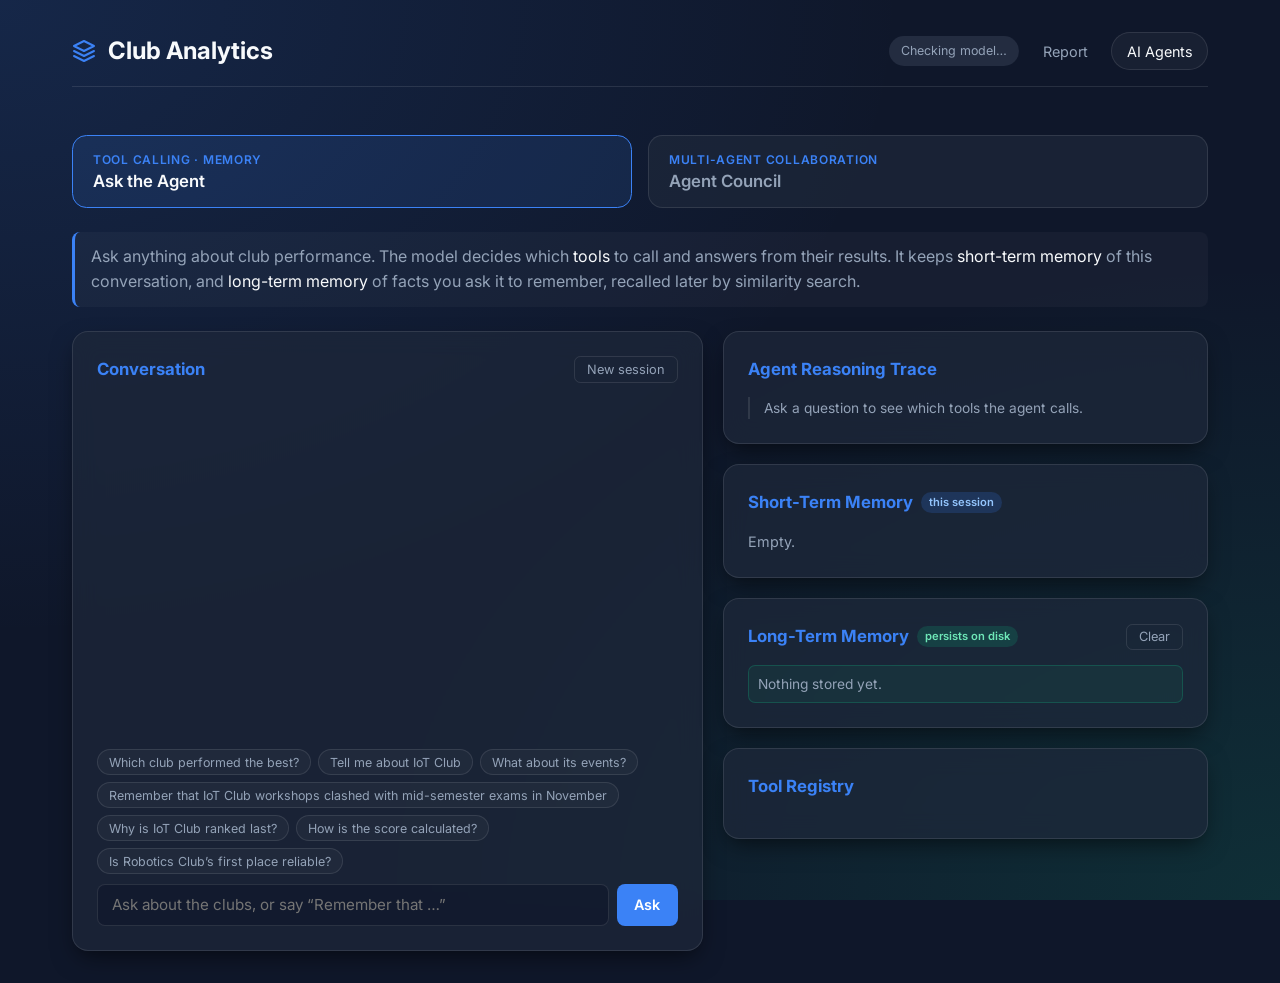
==== static/agents.html @ 5e83ad91 "Smart Event Analytics Agent with AI agent extensions Base project: a 7-tool agent pipeline that rank" ====
<!DOCTYPE html>
<html lang="en">
<head>
    <meta charset="UTF-8">
    <meta name="viewport" content="width=device-width, initial-scale=1.0">
    <title>Club Analytics — AI Agents</title>
    <link rel="stylesheet" href="style.css">
    <link rel="stylesheet" href="agents.css">
    <link href="https://fonts.googleapis.com/css2?family=Inter:wght@300;400;500;600;700&display=swap" rel="stylesheet">
</head>
<body>
    <div class="app-container">
        <header>
            <div class="logo">
                <svg width="24" height="24" viewBox="0 0 24 24" fill="none" xmlns="http://www.w3.org/2000/svg">
                    <path d="M12 2L2 7l10 5 10-5-10-5zM2 17l10 5 10-5M2 12l10 5 10-5" stroke="currentColor" stroke-width="2" stroke-linecap="round" stroke-linejoin="round"/>
                </svg>
                <h1>Club Analytics</h1>
            </div>
            <nav class="top-nav">
                <span id="llm-badge" class="llm-badge">Checking model…</span>
                <a href="index.html">Report</a>
                <a href="agents.html" class="active">AI Agents</a>
            </nav>
        </header>

        <div class="tabs">
            <button class="tab active" data-tab="assistant">
                <span class="tab-kicker">Tool calling · Memory</span>
                <span class="tab-title">Ask the Agent</span>
            </button>
            <button class="tab" data-tab="council">
                <span class="tab-kicker">Multi-agent collaboration</span>
                <span class="tab-title">Agent Council</span>
            </button>
        </div>

        <!-- ============================ ASK THE AGENT ============================ -->
        <section id="assistant" class="tab-panel active">
            <p class="concept">Ask anything about club performance. The model decides which <em>tools</em> to call and
                answers from their results. It keeps <em>short-term memory</em> of this conversation, and
                <em>long-term memory</em> of facts you ask it to remember, recalled later by similarity search.</p>

            <div class="chat-grid">
                <div class="card chat-card">
                    <div class="card-head">
                        <h3>Conversation</h3>
                        <button class="btn-ghost" id="new-session">New session</button>
                    </div>
                    <div id="chat" class="chat"></div>
                    <div class="chips" id="chips"></div>
                    <form id="ask-form" class="ask-form">
                        <input id="question" autocomplete="off" placeholder="Ask about the clubs, or say “Remember that …”">
                        <button class="btn-primary small" type="submit" id="ask-btn">Ask</button>
                    </form>
                </div>

                <div class="side-col">
                    <div class="card">
                        <h3>Agent Reasoning Trace</h3>
                        <ol id="trace" class="trace"><li class="muted">Ask a question to see which tools the agent calls.</li></ol>
                    </div>
                    <div class="card">
                        <h3>Short-Term Memory <span class="tag">this session</span></h3>
                        <div id="stm" class="muted">Empty.</div>
                    </div>
                    <div class="card">
                        <div class="card-head">
                            <h3>Long-Term Memory <span class="tag green">persists on disk</span></h3>
                            <button class="btn-ghost" id="clear-ltm">Clear</button>
                        </div>
                        <ul id="ltm" class="ltm"><li class="muted">Nothing stored yet.</li></ul>
                    </div>
                    <div class="card">
                        <h3>Tool Registry</h3>
                        <ul id="tools" class="tools"></ul>
                    </div>
                </div>
            </div>
        </section>

        <!-- ============================ AGENT COUNCIL ============================ -->
        <section id="council" class="tab-panel">
            <p class="concept">A team of <em>role-based agents</em>, each with its own goal and tools, produces the report
                together. They talk through <em>FIPA-ACL messages</em> (request, inform, propose, accept/reject). The
                Gemini-powered Auditor stress-tests the Analyst's ranking, and a <em>human approves</em> before
                anything is published.</p>

            <div class="card">
                <div class="card-head">
                    <h3>The Team</h3>
                    <button class="btn-primary small" id="run-council">▶ Run Agent Council</button>
                </div>
                <div id="agents" class="agents"></div>
            </div>

            <div class="council-grid">
                <div class="card">
                    <h3>Message Bus <span class="tag">FIPA-ACL · live</span></h3>
                    <div id="messages" class="messages"><p class="muted">Press “Run Agent Council” to start.</p></div>
                </div>
                <div class="side-col">
                    <div class="card hidden" id="approval-card">
                        <h3>Human-in-the-Loop Approval</h3>
                        <p class="muted">The Coordinator is asking the Faculty Coordinator to approve publishing the report.</p>
                        <div class="approval-actions">
                            <button class="btn-primary small approve" id="approve">Approve &amp; Publish</button>
                            <button class="btn-secondary small" id="reject">Reject</button>
                        </div>
                        <div id="approval-status" class="status-pill hidden"></div>
                    </div>
                    <div class="card hidden" id="findings-card">
                        <h3>Auditor Findings</h3>
                        <ul id="findings" class="findings"></ul>
                    </div>
                </div>
            </div>

            <div class="card hidden" id="report-card">
                <h3>Draft Report (written by WriterAgent)</h3>
                <div id="report" class="report"></div>
            </div>
        </section>
    </div>
    <script src="agents.js"></script>
</body>
</html>
---- static/style.css ----
:root {
    --bg-color: #0f172a;
    --card-bg: rgba(30, 41, 59, 0.7);
    --card-border: rgba(255, 255, 255, 0.1);
    --text-main: #f8fafc;
    --text-muted: #94a3b8;
    --primary: #3b82f6;
    --primary-hover: #2563eb;
    --accent: #10b981;
    --danger: #ef4444;
}

* {
    box-sizing: border-box;
    margin: 0;
    padding: 0;
}

body {
    font-family: 'Inter', sans-serif;
    background-color: var(--bg-color);
    background-image: 
        radial-gradient(at 0% 0%, rgba(59, 130, 246, 0.15) 0px, transparent 50%),
        radial-gradient(at 100% 100%, rgba(16, 185, 129, 0.15) 0px, transparent 50%);
    background-attachment: fixed;
    color: var(--text-main);
    line-height: 1.6;
    min-height: 100vh;
}

.app-container {
    max-width: 1200px;
    margin: 0 auto;
    padding: 2rem;
}

header {
    display: flex;
    justify-content: space-between;
    align-items: center;
    margin-bottom: 3rem;
    padding-bottom: 1rem;
    border-bottom: 1px solid var(--card-border);
}

.logo {
    display: flex;
    align-items: center;
    gap: 0.75rem;
    color: var(--primary);
}

.logo h1 {
    font-size: 1.5rem;
    font-weight: 700;
    color: var(--text-main);
}

.card {
    background: var(--card-bg);
    backdrop-filter: blur(12px);
    -webkit-backdrop-filter: blur(12px);
    border: 1px solid var(--card-border);
    border-radius: 1rem;
    padding: 2rem;
    box-shadow: 0 10px 25px -5px rgba(0, 0, 0, 0.5), 0 8px 10px -6px rgba(0, 0, 0, 0.1);
    transition: transform 0.2s ease, box-shadow 0.2s ease;
}

.card:hover {
    box-shadow: 0 20px 25px -5px rgba(0, 0, 0, 0.5), 0 10px 10px -5px rgba(0, 0, 0, 0.1);
}

.card h2 {
    font-size: 1.75rem;
    margin-bottom: 0.5rem;
}

.card h3 {
    font-size: 1.25rem;
    margin-bottom: 1.5rem;
    color: var(--primary);
}

.card p {
    color: var(--text-muted);
    margin-bottom: 2rem;
}

.hidden {
    display: none !important;
}

/* Upload Section */
.file-inputs {
    display: grid;
    grid-template-columns: repeat(auto-fit, minmax(250px, 1fr));
    gap: 1.5rem;
    margin-bottom: 2rem;
}

.file-drop-area {
    position: relative;
    display: flex;
    flex-direction: column;
    align-items: center;
    justify-content: center;
    padding: 1.5rem;
    border: 2px dashed var(--card-border);
    border-radius: 0.75rem;
    background: rgba(255, 255, 255, 0.02);
    transition: all 0.2s ease;
    cursor: pointer;
}

.file-drop-area:hover, .file-drop-area:focus-within {
    border-color: var(--primary);
    background: rgba(59, 130, 246, 0.05);
}

.file-label {
    margin-bottom: 0.5rem;
    font-weight: 500;
    text-align: center;
}

input[type="file"] {
    font-size: 0.875rem;
    color: var(--text-muted);
    width: 100%;
}

input[type="file"]::file-selector-button {
    background: var(--primary);
    color: white;
    border: none;
    padding: 0.5rem 1rem;
    border-radius: 0.25rem;
    cursor: pointer;
    margin-right: 1rem;
    transition: background 0.2s;
}

input[type="file"]::file-selector-button:hover {
    background: var(--primary-hover);
}

.btn-primary, .btn-secondary {
    display: inline-flex;
    align-items: center;
    justify-content: center;
    padding: 0.75rem 1.5rem;
    font-size: 1rem;
    font-weight: 600;
    border-radius: 0.5rem;
    border: none;
    cursor: pointer;
    transition: all 0.2s;
    font-family: inherit;
}

.btn-primary {
    background-color: var(--primary);
    color: white;
    width: 100%;
}

.btn-primary:hover {
    background-color: var(--primary-hover);
    transform: translateY(-2px);
}

.btn-secondary {
    background-color: transparent;
    border: 1px solid var(--card-border);
    color: var(--text-main);
}

.btn-secondary:hover {
    background-color: rgba(255, 255, 255, 0.05);
}

/* Spinner */
.spinner {
    display: none;
    width: 20px;
    height: 20px;
    border: 3px solid rgba(255,255,255,0.3);
    border-radius: 50%;
    border-top-color: white;
    animation: spin 1s ease-in-out infinite;
    margin-left: 10px;
}
@keyframes spin { to { transform: rotate(360deg); } }

/* Results Section */
.results-header {
    display: flex;
    justify-content: space-between;
    align-items: center;
    margin-bottom: 2rem;
}

.dashboard-grid {
    display: grid;
    grid-template-columns: 1fr 1fr;
    gap: 2rem;
}

.col-span-2 {
    grid-column: span 2;
}

@media (max-width: 768px) {
    .dashboard-grid {
        grid-template-columns: 1fr;
    }
    .col-span-2 {
        grid-column: span 1;
    }
}

/* Table */
.table-responsive {
    overflow-x: auto;
}

table {
    width: 100%;
    border-collapse: collapse;
    text-align: left;
}

th, td {
    padding: 1rem;
    border-bottom: 1px solid var(--card-border);
}

th {
    color: var(--text-muted);
    font-weight: 600;
    text-transform: uppercase;
    font-size: 0.875rem;
    letter-spacing: 0.05em;
}

tr:last-child td {
    border-bottom: none;
}

tr:hover td {
    background: rgba(255, 255, 255, 0.02);
}

.rank-badge {
    background: var(--primary);
    color: white;
    width: 28px;
    height: 28px;
    display: inline-flex;
    align-items: center;
    justify-content: center;
    border-radius: 50%;
    font-weight: 700;
    font-size: 0.875rem;
}

.score-cell {
    font-weight: 700;
    color: var(--accent);
}

/* Explanations & Notes */
.explanation-item {
    margin-bottom: 1.5rem;
    padding-bottom: 1.5rem;
    border-bottom: 1px solid var(--card-border);
}
.explanation-item:last-child {
    margin-bottom: 0;
    padding-bottom: 0;
    border-bottom: none;
}
.explanation-item h4 {
    display: flex;
    align-items: center;
    gap: 0.5rem;
    margin-bottom: 0.5rem;
}

.alert-box {
    border-left: 4px solid var(--danger);
}
.alert-box ul {
    list-style-type: none;
}
.alert-box li {
    margin-bottom: 0.75rem;
    color: var(--text-muted);
    display: flex;
    align-items: flex-start;
    gap: 0.5rem;
}
.alert-box li::before {
    content: "•";
    color: var(--danger);
    font-weight: bold;
}
---- static/agents.css ----
/* Styles for the AI Agents page — builds on style.css tokens */

.top-nav { display: flex; gap: 0.5rem; }
.top-nav a {
    color: var(--text-muted);
    text-decoration: none;
    padding: 0.4rem 0.9rem;
    border-radius: 999px;
    border: 1px solid transparent;
    font-size: 0.9rem;
}
.top-nav a:hover { color: var(--text-main); }
.top-nav a.active { color: var(--text-main); border-color: var(--card-border); background: rgba(255,255,255,0.04); }

.tabs { display: grid; grid-template-columns: 1fr 1fr; gap: 1rem; margin-bottom: 1.5rem; }
.tab {
    text-align: left;
    background: var(--card-bg);
    border: 1px solid var(--card-border);
    border-radius: 0.9rem;
    padding: 1rem 1.25rem;
    color: var(--text-muted);
    cursor: pointer;
    font-family: inherit;
    display: flex; flex-direction: column; gap: 0.2rem;
    transition: all 0.2s;
}
.tab:hover { border-color: rgba(59,130,246,0.5); }
.tab.active { border-color: var(--primary); background: rgba(59,130,246,0.12); color: var(--text-main); }
.tab-kicker { font-size: 0.75rem; text-transform: uppercase; letter-spacing: 0.06em; color: var(--primary); font-weight: 600; }
.tab-title { font-size: 1.05rem; font-weight: 600; }

.tab-panel { display: none; }
.tab-panel.active { display: block; animation: fade 0.25s ease; }
@keyframes fade { from { opacity: 0; transform: translateY(4px); } to { opacity: 1; transform: none; } }

.concept {
    color: var(--text-muted);
    background: rgba(255,255,255,0.03);
    border-left: 3px solid var(--primary);
    padding: 0.75rem 1rem;
    border-radius: 0.5rem;
    margin-bottom: 1.5rem;
}
.concept strong, .concept em { color: var(--text-main); font-style: normal; }

.card { padding: 1.5rem; }
.card h3 { display: flex; align-items: center; gap: 0.5rem; font-size: 1.05rem; margin-bottom: 0.9rem; }
.card-head { display: flex; justify-content: space-between; align-items: center; margin-bottom: 0.9rem; }
.card-head h3 { margin-bottom: 0; }
.muted { color: var(--text-muted); font-size: 0.9rem; }
.tag { font-size: 0.7rem; font-weight: 600; padding: 0.1rem 0.5rem; border-radius: 999px; background: rgba(59,130,246,0.18); color: #93c5fd; }
.tag.green { background: rgba(16,185,129,0.18); color: #6ee7b7; }

.btn-primary.small, .btn-secondary.small { width: auto; padding: 0.55rem 1.1rem; font-size: 0.9rem; }
.btn-ghost {
    background: none; border: 1px solid var(--card-border); color: var(--text-muted);
    padding: 0.3rem 0.75rem; border-radius: 0.4rem; cursor: pointer; font-family: inherit; font-size: 0.8rem;
}
.btn-ghost:hover { color: var(--text-main); }

/* ---------- Ask the Agent ---------- */
.chat-grid { display: grid; grid-template-columns: 1.3fr 1fr; gap: 1.25rem; align-items: start; }
.side-col { display: flex; flex-direction: column; gap: 1.25rem; }
.chat-card { display: flex; flex-direction: column; min-height: 620px; position: sticky; top: 1rem; }
.chat { flex: 1; overflow-y: auto; display: flex; flex-direction: column; gap: 0.75rem; max-height: 470px; padding-right: 0.25rem; }
.bubble { max-width: 85%; padding: 0.7rem 0.95rem; border-radius: 0.9rem; font-size: 0.93rem; line-height: 1.5; }
.bubble.user { align-self: flex-end; background: var(--primary); color: white; border-bottom-right-radius: 0.25rem; }
.bubble.agent { align-self: flex-start; background: rgba(255,255,255,0.06); border: 1px solid var(--card-border); border-bottom-left-radius: 0.25rem; }
.bubble .tool-used { display: block; font-size: 0.72rem; color: #6ee7b7; margin-bottom: 0.3rem; font-family: ui-monospace, Consolas, monospace; }
.chips { display: flex; flex-wrap: wrap; gap: 0.4rem; margin: 0.9rem 0 0.6rem; }
.chip {
    font-size: 0.78rem; padding: 0.3rem 0.7rem; border-radius: 999px; cursor: pointer;
    border: 1px solid var(--card-border); background: rgba(255,255,255,0.03); color: var(--text-muted); font-family: inherit;
}
.chip:hover { color: var(--text-main); border-color: var(--primary); }
.ask-form { display: flex; gap: 0.5rem; }
.ask-form input {
    flex: 1; padding: 0.65rem 0.9rem; border-radius: 0.5rem; border: 1px solid var(--card-border);
    background: rgba(15,23,42,0.6); color: var(--text-main); font-family: inherit; font-size: 0.95rem;
}
.ask-form input:focus { outline: none; border-color: var(--primary); }

.trace { list-style: none; display: flex; flex-direction: column; gap: 0.55rem; }
.trace li { font-size: 0.86rem; padding-left: 0.9rem; border-left: 2px solid var(--card-border); }
.trace .step { font-weight: 600; color: var(--text-main); display: block; }
.trace .step.memory { color: #c4b5fd; }
.trace .step.call { color: #fbbf24; }
.trace .step.obs { color: #6ee7b7; }
.trace .detail { color: var(--text-muted); }
pre.json {
    margin-top: 0.35rem; font-size: 0.75rem; background: rgba(0,0,0,0.35); border-radius: 0.4rem;
    padding: 0.5rem 0.6rem; overflow-x: auto; max-height: 160px; color: #cbd5e1; white-space: pre-wrap; word-break: break-word;
}
.stm-focus { font-size: 0.9rem; margin-bottom: 0.5rem; }
.stm-turn { font-size: 0.8rem; color: var(--text-muted); padding: 0.25rem 0; border-bottom: 1px dashed var(--card-border); }
.ltm, .tools, .findings { list-style: none; display: flex; flex-direction: column; gap: 0.45rem; }
.ltm li { font-size: 0.86rem; background: rgba(16,185,129,0.08); border: 1px solid rgba(16,185,129,0.25); padding: 0.45rem 0.6rem; border-radius: 0.45rem; }
.ltm li small { display: block; color: var(--text-muted); font-size: 0.72rem; }
.ltm li.recalled { box-shadow: 0 0 0 2px #10b981; }
.tools li { font-size: 0.82rem; color: var(--text-muted); }
.tools code { color: #fbbf24; font-size: 0.8rem; }
.tools li.active code { background: rgba(251,191,36,0.15); padding: 0 0.3rem; border-radius: 0.25rem; }

/* ---------- Agent Council ---------- */
.agents { display: grid; grid-template-columns: repeat(6, 1fr); gap: 0.75rem; }
.agent {
    border: 1px solid var(--card-border); border-radius: 0.75rem; padding: 0.8rem; background: rgba(255,255,255,0.03);
    transition: all 0.25s;
}
.agent.speaking { border-color: var(--agent-color); box-shadow: 0 0 0 2px var(--agent-color); transform: translateY(-3px); }
.agent .avatar {
    width: 34px; height: 34px; border-radius: 50%; display: grid; place-items: center; font-weight: 700;
    background: var(--agent-color); color: #0f172a; margin-bottom: 0.5rem; font-size: 0.85rem;
}
.agent .name { font-weight: 600; font-size: 0.9rem; }
.agent .role { font-size: 0.75rem; color: var(--text-muted); }
.agent .goal { font-size: 0.75rem; color: var(--text-muted); margin-top: 0.35rem; }
.agent .agent-tools { margin-top: 0.4rem; display: flex; flex-wrap: wrap; gap: 0.25rem; }
.agent .agent-tools span { font-size: 0.65rem; font-family: ui-monospace, Consolas, monospace; background: rgba(0,0,0,0.3); padding: 0.05rem 0.35rem; border-radius: 0.25rem; color: #cbd5e1; }

.council-grid { display: grid; grid-template-columns: 1.6fr 1fr; gap: 1.25rem; margin: 1.25rem 0; align-items: start; }
.messages { display: flex; flex-direction: column; gap: 0.6rem; max-height: 560px; overflow-y: auto; }
.msg { border-left: 3px solid var(--agent-color); background: rgba(255,255,255,0.03); padding: 0.55rem 0.8rem; border-radius: 0 0.5rem 0.5rem 0; animation: fade 0.3s ease; }
.msg-head { display: flex; align-items: center; gap: 0.45rem; font-size: 0.8rem; flex-wrap: wrap; }
.msg-head .from { font-weight: 600; color: var(--agent-color); }
.msg-head .to { color: var(--text-muted); }
.msg-head .time { margin-left: auto; color: var(--text-muted); font-size: 0.72rem; }
.perf { font-size: 0.68rem; font-weight: 700; padding: 0.05rem 0.45rem; border-radius: 0.3rem; text-transform: uppercase; letter-spacing: 0.03em; }
.perf.request { background: rgba(59,130,246,0.2); color: #93c5fd; }
.perf.inform { background: rgba(148,163,184,0.2); color: #e2e8f0; }
.perf.propose { background: rgba(251,191,36,0.2); color: #fcd34d; }
.perf.accept-proposal, .perf.agree { background: rgba(16,185,129,0.2); color: #6ee7b7; }
.perf.reject-proposal { background: rgba(239,68,68,0.2); color: #fca5a5; }
.perf.query-if { background: rgba(196,181,253,0.2); color: #ddd6fe; }
.msg-body { font-size: 0.88rem; margin-top: 0.25rem; }

.approval-actions { display: flex; gap: 0.6rem; margin-top: 0.9rem; }
.approve { background: var(--accent); }
.approve:hover { background: #059669; }
.status-pill { margin-top: 0.9rem; padding: 0.5rem 0.8rem; border-radius: 0.5rem; font-weight: 600; font-size: 0.9rem; }
.status-pill.published { background: rgba(16,185,129,0.15); color: #6ee7b7; }
.status-pill.rejected { background: rgba(239,68,68,0.15); color: #fca5a5; }
.findings li { font-size: 0.86rem; padding: 0.5rem 0.65rem; border-radius: 0.45rem; background: rgba(255,255,255,0.04); }
.findings li.sensitive { background: rgba(239,68,68,0.12); border: 1px solid rgba(239,68,68,0.3); }
.findings li.robust { background: rgba(16,185,129,0.1); border: 1px solid rgba(16,185,129,0.25); }

.report { font-size: 0.9rem; max-height: 520px; overflow-y: auto; }
.report h1 { font-size: 1.3rem; margin: 0.5rem 0; }
.report h2 { font-size: 1.05rem; margin: 1.1rem 0 0.5rem; color: var(--primary); }
.report p, .report li { color: #cbd5e1; margin-bottom: 0.4rem; }
.report ul { padding-left: 1.2rem; }
.report table { width: 100%; font-size: 0.85rem; margin: 0.5rem 0; }

@media (max-width: 900px) {
    .chat-grid, .council-grid, .tabs { grid-template-columns: 1fr; }
    .agents { grid-template-columns: repeat(2, 1fr); }
    .chat-card { position: static; }
    header { flex-direction: column; gap: 0.75rem; }
}

.llm-badge { font-size: 0.78rem; padding: 0.3rem 0.75rem; border-radius: 999px; align-self: center; background: rgba(148,163,184,0.15); color: var(--text-muted); }
.llm-badge.live { background: rgba(16,185,129,0.15); color: #6ee7b7; }
.llm-badge.offline { background: rgba(251,191,36,0.15); color: #fcd34d; }
.bubble.thinking { color: var(--text-muted); font-style: italic; }
.agent .brain { font-size: 0.68rem; margin-top: 0.4rem; color: #6ee7b7; }
.perf.failure { background: rgba(239,68,68,0.2); color: #fca5a5; }
.status-pill.expired { background: rgba(251,191,36,0.15); color: #fcd34d; }
.trace .step.fallback { color: #fcd34d; }
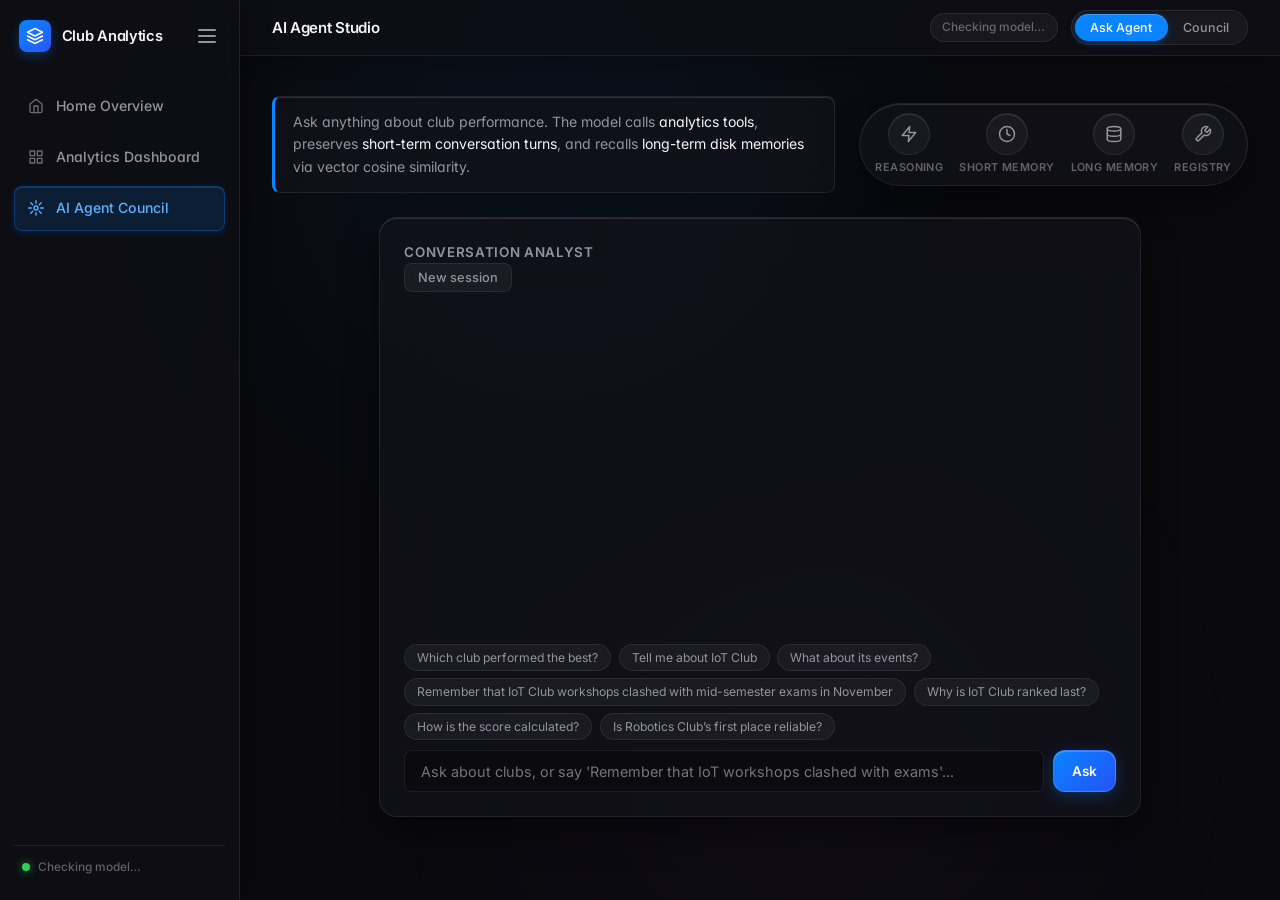
==== commit 97fa4ac0: "dev changes deploy ready" ====
--- a/static/agents.html
+++ b/static/agents.html
@@ -3,125 +3,234 @@
 <head>
     <meta charset="UTF-8">
     <meta name="viewport" content="width=device-width, initial-scale=1.0">
-    <title>Club Analytics — AI Agents</title>
+    <title>Club Analytics — AI Agents Studio</title>
     <link rel="stylesheet" href="style.css">
     <link rel="stylesheet" href="agents.css">
-    <link href="https://fonts.googleapis.com/css2?family=Inter:wght@300;400;500;600;700&display=swap" rel="stylesheet">
+    <link href="https://fonts.googleapis.com/css2?family=Inter:wght@300;400;500;600;700;800&display=swap" rel="stylesheet">
 </head>
 <body>
-    <div class="app-container">
-        <header>
-            <div class="logo">
-                <svg width="24" height="24" viewBox="0 0 24 24" fill="none" xmlns="http://www.w3.org/2000/svg">
-                    <path d="M12 2L2 7l10 5 10-5-10-5zM2 17l10 5 10-5M2 12l10 5 10-5" stroke="currentColor" stroke-width="2" stroke-linecap="round" stroke-linejoin="round"/>
-                </svg>
-                <h1>Club Analytics</h1>
+    <div class="app-shell">
+
+        <!-- ─── Sidebar (3 Navigation Lines + 3-Line Hamburger) ─── -->
+        <aside class="sidebar" id="app-sidebar">
+            <div class="sidebar-header">
+                <a href="landing.html" class="sidebar-brand">
+                    <div class="brand-icon">
+                        <svg width="18" height="18" viewBox="0 0 24 24" fill="none" stroke="currentColor" stroke-width="2" stroke-linecap="round" stroke-linejoin="round"><path d="M12 2L2 7l10 5 10-5-10-5zM2 17l10 5 10-5M2 12l10 5 10-5"/></svg>
+                    </div>
+                    <span class="brand-name">Club Analytics</span>
+                </a>
+                <button class="menu-toggle-btn" id="sidebar-toggle" title="Toggle Navigation" aria-label="Toggle Navigation">
+                    <span></span>
+                    <span></span>
+                    <span></span>
+                </button>
             </div>
-            <nav class="top-nav">
-                <span id="llm-badge" class="llm-badge">Checking model…</span>
-                <a href="index.html">Report</a>
-                <a href="agents.html" class="active">AI Agents</a>
+
+            <nav class="sidebar-nav">
+                <!-- Line 1: Home Overview -->
+                <a href="landing.html" class="nav-item">
+                    <svg width="16" height="16" viewBox="0 0 24 24" fill="none" stroke="currentColor" stroke-width="2" stroke-linecap="round" stroke-linejoin="round"><path d="M3 9l9-7 9 7v11a2 2 0 0 1-2 2H5a2 2 0 0 1-2-2z"/><polyline points="9 22 9 12 15 12 15 22"/></svg>
+                    Home Overview
+                </a>
+                <!-- Line 2: Analytics Dashboard -->
+                <a href="index.html" class="nav-item">
+                    <svg width="16" height="16" viewBox="0 0 24 24" fill="none" stroke="currentColor" stroke-width="2" stroke-linecap="round" stroke-linejoin="round"><rect x="3" y="3" width="7" height="7"/><rect x="14" y="3" width="7" height="7"/><rect x="3" y="14" width="7" height="7"/><rect x="14" y="14" width="7" height="7"/></svg>
+                    Analytics Dashboard
+                </a>
+                <!-- Line 3: AI Agent Council -->
+                <a href="agents.html" class="nav-item active">
+                    <svg width="16" height="16" viewBox="0 0 24 24" fill="none" stroke="currentColor" stroke-width="2" stroke-linecap="round" stroke-linejoin="round"><circle cx="12" cy="12" r="3"/><path d="M12 1v4M12 19v4M4.22 4.22l2.83 2.83M16.95 16.95l2.83 2.83M1 12h4M19 12h4M4.22 19.78l2.83-2.83M16.95 7.05l2.83-2.83"/></svg>
+                    AI Agent Council
+                </a>
             </nav>
-        </header>
-
-        <div class="tabs">
-            <button class="tab active" data-tab="assistant">
-                <span class="tab-kicker">Tool calling · Memory</span>
-                <span class="tab-title">Ask the Agent</span>
-            </button>
-            <button class="tab" data-tab="council">
-                <span class="tab-kicker">Multi-agent collaboration</span>
-                <span class="tab-title">Agent Council</span>
-            </button>
-        </div>
-
-        <!-- ============================ ASK THE AGENT ============================ -->
-        <section id="assistant" class="tab-panel active">
-            <p class="concept">Ask anything about club performance. The model decides which <em>tools</em> to call and
-                answers from their results. It keeps <em>short-term memory</em> of this conversation, and
-                <em>long-term memory</em> of facts you ask it to remember, recalled later by similarity search.</p>
-
-            <div class="chat-grid">
-                <div class="card chat-card">
-                    <div class="card-head">
-                        <h3>Conversation</h3>
-                        <button class="btn-ghost" id="new-session">New session</button>
-                    </div>
-                    <div id="chat" class="chat"></div>
-                    <div class="chips" id="chips"></div>
-                    <form id="ask-form" class="ask-form">
-                        <input id="question" autocomplete="off" placeholder="Ask about the clubs, or say “Remember that …”">
-                        <button class="btn-primary small" type="submit" id="ask-btn">Ask</button>
-                    </form>
+
+            <div class="sidebar-footer">
+                <div class="sidebar-status">
+                    <span class="status-dot" id="sidebar-dot"></span>
+                    <span class="status-label" id="sidebar-model">Checking model…</span>
                 </div>
-
-                <div class="side-col">
-                    <div class="card">
-                        <h3>Agent Reasoning Trace</h3>
-                        <ol id="trace" class="trace"><li class="muted">Ask a question to see which tools the agent calls.</li></ol>
-                    </div>
-                    <div class="card">
-                        <h3>Short-Term Memory <span class="tag">this session</span></h3>
-                        <div id="stm" class="muted">Empty.</div>
-                    </div>
+            </div>
+        </aside>
+
+        <!-- ─── Main area ─── -->
+        <div class="main-area">
+
+            <!-- ─── Toolbar ─── -->
+            <header class="toolbar">
+                <h2 class="toolbar-title">AI Agent Studio</h2>
+                <div class="toolbar-actions">
+                    <span id="llm-badge" class="llm-badge">Checking model…</span>
+                    <div class="segmented-control">
+                        <button class="seg-btn active" data-tab="assistant">Ask Agent</button>
+                        <button class="seg-btn" data-tab="council">Council</button>
+                    </div>
+                </div>
+            </header>
+
+            <!-- ─── Canvas ─── -->
+            <main class="canvas agents-canvas">
+
+                <!-- ============================ ASK THE AGENT ============================ -->
+                <section id="assistant" class="tab-panel active">
+                    
+                    <!-- Top Bar: Concept + Circular Control Dock -->
+                    <div class="assistant-top-bar">
+                        <p class="concept" style="margin-bottom:0; flex:1;">
+                            Ask anything about club performance. The model calls <em>analytics tools</em>, preserves <em>short-term conversation turns</em>, and recalls <em>long-term disk memories</em> via vector cosine similarity.
+                        </p>
+
+                        <!-- Circular Buttons for Side Inspectors -->
+                        <div class="circular-dock" title="Toggle Inspector Panels">
+                            <!-- Circular Button 1: Reasoning Trace -->
+                            <div class="circle-btn-wrapper">
+                                <button type="button" class="btn-circular" id="btn-inspect-trace" data-panel="trace" title="View Agent Reasoning Trace">
+                                    <svg width="18" height="18" viewBox="0 0 24 24" fill="none" stroke="currentColor" stroke-width="2" stroke-linecap="round" stroke-linejoin="round"><polygon points="13 2 3 14 12 14 11 22 21 10 12 10 13 2"/></svg>
+                                </button>
+                                <span class="circle-btn-name">Reasoning</span>
+                            </div>
+
+                            <!-- Circular Button 2: Short-Term Memory -->
+                            <div class="circle-btn-wrapper">
+                                <button type="button" class="btn-circular" id="btn-inspect-stm" data-panel="stm" title="View Short-Term Memory (Session)">
+                                    <svg width="18" height="18" viewBox="0 0 24 24" fill="none" stroke="currentColor" stroke-width="2" stroke-linecap="round" stroke-linejoin="round"><circle cx="12" cy="12" r="10"/><polyline points="12 6 12 12 16 14"/></svg>
+                                </button>
+                                <span class="circle-btn-name">Short Memory</span>
+                            </div>
+
+                            <!-- Circular Button 3: Long-Term Memory -->
+                            <div class="circle-btn-wrapper">
+                                <button type="button" class="btn-circular" id="btn-inspect-ltm" data-panel="ltm" title="View Long-Term Memory (Disk)">
+                                    <svg width="18" height="18" viewBox="0 0 24 24" fill="none" stroke="currentColor" stroke-width="2" stroke-linecap="round" stroke-linejoin="round"><ellipse cx="12" cy="5" rx="9" ry="3"/><path d="M21 12c0 1.66-4 3-9 3s-9-1.34-9-3"/><path d="M3 5v14c0 1.66 4 3 9 3s9-1.34 9-3V5"/></svg>
+                                </button>
+                                <span class="circle-btn-name">Long Memory</span>
+                            </div>
+
+                            <!-- Circular Button 4: Tool Registry -->
+                            <div class="circle-btn-wrapper">
+                                <button type="button" class="btn-circular" id="btn-inspect-tools" data-panel="tools" title="View Tool Registry">
+                                    <svg width="18" height="18" viewBox="0 0 24 24" fill="none" stroke="currentColor" stroke-width="2" stroke-linecap="round" stroke-linejoin="round"><path d="M14.7 6.3a1 1 0 0 0 0 1.4l1.6 1.6a1 1 0 0 0 1.4 0l3.77-3.77a6 6 0 0 1-7.94 7.94l-6.91 6.91a2.12 2.12 0 0 1-3-3l6.91-6.91a6 6 0 0 1 7.94-7.94l-3.76 3.76z"/></svg>
+                                </button>
+                                <span class="circle-btn-name">Registry</span>
+                            </div>
+                        </div>
+                    </div>
+
+                    <!-- Layout: When no button clicked, Chat takes 75%-80% width! -->
+                    <div class="assistant-workspace" id="assistant-workspace">
+                        
+                        <!-- Chat Card Wrapper (Default 78% width) -->
+                        <div class="chat-card-wrapper" id="chat-card-wrapper">
+                            <div class="card chat-card">
+                                <div class="card-head">
+                                    <h3 class="panel-title" style="margin-bottom:0">Conversation Analyst</h3>
+                                    <div class="card-actions">
+                                        <button class="btn-ghost" id="new-session">New session</button>
+                                    </div>
+                                </div>
+                                <div id="chat" class="chat"></div>
+                                <div class="chips" id="chips"></div>
+                                <form id="ask-form" class="ask-form">
+                                    <input id="question" autocomplete="off" placeholder="Ask about clubs, or say 'Remember that IoT workshops clashed with exams'...">
+                                    <button class="btn-primary small" type="submit" id="ask-btn">Ask</button>
+                                </form>
+                            </div>
+                        </div>
+
+                        <!-- Side Inspector Drawer (Toggled by the 4 circular buttons) -->
+                        <div class="inspector-drawer hidden" id="inspector-drawer">
+                            <div class="inspector-header">
+                                <h3 id="inspector-title" class="inspector-title">Inspector</h3>
+                                <button type="button" class="btn-ghost close-btn" id="close-inspector" title="Close Panel">✕</button>
+                            </div>
+
+                            <div class="inspector-content">
+                                <!-- Panel 1: Reasoning Trace -->
+                                <div class="inspector-section" id="section-trace">
+                                    <div class="section-badge">Live Step Execution</div>
+                                    <ol id="trace" class="trace"><li class="muted">Ask a question to inspect tool-calling execution.</li></ol>
+                                </div>
+
+                                <!-- Panel 2: Short-Term Memory -->
+                                <div class="inspector-section hidden" id="section-stm">
+                                    <div class="section-badge">Session Context Window</div>
+                                    <div id="stm" class="muted">Empty.</div>
+                                </div>
+
+                                <!-- Panel 3: Long-Term Memory -->
+                                <div class="inspector-section hidden" id="section-ltm">
+                                    <div class="card-head" style="margin-bottom:0.75rem">
+                                        <div class="section-badge green">Disk Vector Store</div>
+                                        <button class="btn-ghost" id="clear-ltm" style="padding:0.2rem 0.5rem;font-size:0.74rem;">Clear</button>
+                                    </div>
+                                    <ul id="ltm" class="ltm"><li class="muted">Nothing stored yet.</li></ul>
+                                </div>
+
+                                <!-- Panel 4: Tool Registry -->
+                                <div class="inspector-section hidden" id="section-tools">
+                                    <div class="section-badge yellow">Available Declarations</div>
+                                    <ul id="tools" class="tools"></ul>
+                                </div>
+                            </div>
+                        </div>
+
+                    </div>
+                </section>
+
+                <!-- ============================ AGENT COUNCIL ============================ -->
+                <section id="council" class="tab-panel">
+                    <p class="concept">A team of <em>role-based agents</em> produces the report together via <em>FIPA-ACL messages</em>.
+                        The Gemini-powered Auditor stress-tests rankings, and a <em>human approves</em> before anything is published.</p>
+
                     <div class="card">
                         <div class="card-head">
-                            <h3>Long-Term Memory <span class="tag green">persists on disk</span></h3>
-                            <button class="btn-ghost" id="clear-ltm">Clear</button>
-                        </div>
-                        <ul id="ltm" class="ltm"><li class="muted">Nothing stored yet.</li></ul>
-                    </div>
-                    <div class="card">
-                        <h3>Tool Registry</h3>
-                        <ul id="tools" class="tools"></ul>
-                    </div>
-                </div>
-            </div>
-        </section>
-
-        <!-- ============================ AGENT COUNCIL ============================ -->
-        <section id="council" class="tab-panel">
-            <p class="concept">A team of <em>role-based agents</em>, each with its own goal and tools, produces the report
-                together. They talk through <em>FIPA-ACL messages</em> (request, inform, propose, accept/reject). The
-                Gemini-powered Auditor stress-tests the Analyst's ranking, and a <em>human approves</em> before
-                anything is published.</p>
-
-            <div class="card">
-                <div class="card-head">
-                    <h3>The Team</h3>
-                    <button class="btn-primary small" id="run-council">▶ Run Agent Council</button>
-                </div>
-                <div id="agents" class="agents"></div>
-            </div>
-
-            <div class="council-grid">
-                <div class="card">
-                    <h3>Message Bus <span class="tag">FIPA-ACL · live</span></h3>
-                    <div id="messages" class="messages"><p class="muted">Press “Run Agent Council” to start.</p></div>
-                </div>
-                <div class="side-col">
-                    <div class="card hidden" id="approval-card">
-                        <h3>Human-in-the-Loop Approval</h3>
-                        <p class="muted">The Coordinator is asking the Faculty Coordinator to approve publishing the report.</p>
-                        <div class="approval-actions">
-                            <button class="btn-primary small approve" id="approve">Approve &amp; Publish</button>
-                            <button class="btn-secondary small" id="reject">Reject</button>
-                        </div>
-                        <div id="approval-status" class="status-pill hidden"></div>
-                    </div>
-                    <div class="card hidden" id="findings-card">
-                        <h3>Auditor Findings</h3>
-                        <ul id="findings" class="findings"></ul>
-                    </div>
-                </div>
-            </div>
-
-            <div class="card hidden" id="report-card">
-                <h3>Draft Report (written by WriterAgent)</h3>
-                <div id="report" class="report"></div>
-            </div>
-        </section>
+                            <h3 class="panel-title" style="margin-bottom:0">The Team</h3>
+                            <button class="btn-primary small" id="run-council">▶ Run Agent Council</button>
+                        </div>
+                        <div id="agents" class="agents"></div>
+                    </div>
+
+                    <div class="council-grid">
+                        <div class="card">
+                            <h3 class="panel-title">Message Bus <span class="tag">FIPA-ACL · live</span></h3>
+                            <div id="messages" class="messages"><p class="muted">Press "Run Agent Council" to start.</p></div>
+                        </div>
+                        <div class="side-col">
+                            <div class="card hidden" id="approval-card">
+                                <h3 class="panel-title">Human-in-the-Loop Approval</h3>
+                                <p class="muted">The Coordinator is asking the Faculty Coordinator to approve publishing the report.</p>
+                                <div class="approval-actions">
+                                    <button class="btn-primary small approve" id="approve">Approve &amp; Publish</button>
+                                    <button class="btn-secondary small" id="reject">Reject</button>
+                                </div>
+                                <div id="approval-status" class="status-pill hidden"></div>
+                            </div>
+                            <div class="card hidden" id="findings-card">
+                                <h3 class="panel-title">Auditor Findings</h3>
+                                <ul id="findings" class="findings"></ul>
+                            </div>
+                        </div>
+                    </div>
+
+                    <div class="card hidden" id="report-card">
+                        <h3 class="panel-title">Draft Report (written by WriterAgent)</h3>
+                        <div id="report" class="report"></div>
+                    </div>
+                </section>
+
+            </main>
+        </div>
     </div>
     <script src="agents.js"></script>
+    <script>
+        // Sidebar toggle
+        const toggleBtn = document.getElementById('sidebar-toggle');
+        const sidebar = document.getElementById('app-sidebar');
+        if (toggleBtn && sidebar) {
+            toggleBtn.addEventListener('click', () => {
+                sidebar.classList.toggle('open');
+            });
+        }
+    </script>
 </body>
 </html>
--- a/static/style.css
+++ b/static/style.css
@@ -1,308 +1,613 @@
+/* ==========================================================================
+   Club Analytics — GlassUI Theme with macOS Spatial Structure
+   ========================================================================== */
+
+/* ─── Design Tokens ─── */
 :root {
-    --bg-color: #0f172a;
-    --card-bg: rgba(30, 41, 59, 0.7);
-    --card-border: rgba(255, 255, 255, 0.1);
-    --text-main: #f8fafc;
-    --text-muted: #94a3b8;
-    --primary: #3b82f6;
-    --primary-hover: #2563eb;
-    --accent: #10b981;
-    --danger: #ef4444;
-}
-
-* {
-    box-sizing: border-box;
-    margin: 0;
-    padding: 0;
-}
+    --bg-base:        #0a0a0e;
+    --bg-raised:      rgba(20, 20, 28, 0.62);
+    --bg-overlay:     rgba(16, 16, 22, 0.72);
+    --glass-surface:  rgba(255, 255, 255, 0.045);
+    --glass-hover:    rgba(255, 255, 255, 0.08);
+    --glass-active:   rgba(255, 255, 255, 0.12);
+    --border-glass:   rgba(255, 255, 255, 0.08);
+    --border-specular:rgba(255, 255, 255, 0.16);
+    --glass-shadow:   0 16px 36px 0 rgba(0, 0, 0, 0.45);
+    --glass-rim:      inset 0 1px 0 0 rgba(255, 255, 255, 0.12);
+
+    --text-primary:   #F5F5F7;
+    --text-secondary: #94949E;
+    --text-tertiary:  rgba(255, 255, 255, 0.35);
+
+    --accent:         #0A84FF;
+    --accent-hover:   #0070E0;
+    --accent-glow:    rgba(10, 132, 255, 0.28);
+    --green:          #30D158;
+    --green-dim:      rgba(48, 209, 88, 0.14);
+    --red:            #FF453A;
+    --red-dim:        rgba(255, 69, 58, 0.14);
+    --yellow:         #FFD60A;
+    --yellow-dim:     rgba(255, 214, 10, 0.14);
+    --purple:         #BF5AF2;
+    --purple-dim:     rgba(191, 90, 242, 0.14);
+
+    --sidebar-w:      240px;
+    --toolbar-h:      56px;
+    --radius-sm:      8px;
+    --radius-md:      12px;
+    --radius-lg:      18px;
+    --radius-pill:    9999px;
+}
+
+/* ─── Reset & Base ─── */
+*, *::before, *::after { box-sizing: border-box; margin: 0; padding: 0; }
 
 body {
-    font-family: 'Inter', sans-serif;
-    background-color: var(--bg-color);
-    background-image: 
-        radial-gradient(at 0% 0%, rgba(59, 130, 246, 0.15) 0px, transparent 50%),
-        radial-gradient(at 100% 100%, rgba(16, 185, 129, 0.15) 0px, transparent 50%);
-    background-attachment: fixed;
-    color: var(--text-main);
-    line-height: 1.6;
+    font-family: 'Inter', -apple-system, BlinkMacSystemFont, 'SF Pro Display', sans-serif;
+    background: var(--bg-base);
+    color: var(--text-primary);
+    line-height: 1.55;
     min-height: 100vh;
-}
-
-.app-container {
-    max-width: 1200px;
+    -webkit-font-smoothing: antialiased;
+    font-feature-settings: 'cv11', 'ss01';
+    overflow-x: hidden;
+    position: relative;
+}
+
+/* ─── Ambient Glow Backdrop (Glass UI Lights) ─── */
+body::before, body::after {
+    content: '';
+    position: fixed;
+    border-radius: 50%;
+    filter: blur(140px);
+    pointer-events: none;
+    z-index: 0;
+    opacity: 0.38;
+}
+body::before {
+    top: -100px;
+    left: 20%;
+    width: 600px;
+    height: 480px;
+    background: radial-gradient(circle, rgba(10, 132, 255, 0.45), transparent 70%);
+}
+body::after {
+    bottom: -80px;
+    right: 15%;
+    width: 550px;
+    height: 450px;
+    background: radial-gradient(circle, rgba(191, 90, 242, 0.35), transparent 70%);
+}
+
+/* Tabular numbers everywhere data appears */
+td, th, .score-cell, .rank-badge, .tabnum { font-variant-numeric: tabular-nums; }
+.hidden { display: none !important; }
+
+/* ─── App Shell: Sidebar + Main ─── */
+.app-shell {
+    display: flex;
+    min-height: 100vh;
+    position: relative;
+    z-index: 1;
+}
+
+/* ─── Sidebar (Left Panel with 3 Nav Lines + 3-Line Hamburger) ─── */
+.sidebar {
+    position: fixed;
+    top: 0; left: 0; bottom: 0;
+    width: var(--sidebar-w);
+    background: var(--bg-overlay);
+    backdrop-filter: blur(28px) saturate(190%);
+    -webkit-backdrop-filter: blur(28px) saturate(190%);
+    border-right: 1px solid var(--border-glass);
+    box-shadow: 4px 0 24px rgba(0, 0, 0, 0.35);
+    display: flex;
+    flex-direction: column;
+    padding: 1.25rem 0.85rem;
+    z-index: 100;
+    transition: transform 0.25s cubic-bezier(0.16, 1, 0.3, 1), width 0.25s ease;
+}
+
+.sidebar-header {
+    display: flex;
+    align-items: center;
+    justify-content: space-between;
+    padding: 0 0.35rem;
+    margin-bottom: 2rem;
+}
+
+.sidebar-brand {
+    display: flex;
+    align-items: center;
+    gap: 0.65rem;
+    text-decoration: none;
+}
+.brand-icon {
+    width: 32px; height: 32px;
+    display: grid; place-items: center;
+    background: linear-gradient(135deg, var(--accent), #2b56f5);
+    border-radius: var(--radius-sm);
+    color: white;
+    flex-shrink: 0;
+    box-shadow: 0 4px 12px var(--accent-glow);
+}
+.brand-name {
+    font-size: 0.92rem;
+    font-weight: 600;
+    letter-spacing: -0.02em;
+    color: var(--text-primary);
+}
+
+/* 3-Line Hamburger Icon / Button in Left Panel */
+.menu-toggle-btn {
+    background: transparent;
+    border: none;
+    color: var(--text-secondary);
+    cursor: pointer;
+    padding: 0.4rem;
+    border-radius: var(--radius-sm);
+    display: flex;
+    flex-direction: column;
+    justify-content: center;
+    gap: 4px;
+    width: 28px;
+    height: 28px;
+    transition: all 0.2s;
+}
+.menu-toggle-btn:hover {
+    background: var(--glass-hover);
+    color: var(--text-primary);
+}
+.menu-toggle-btn span {
+    display: block;
+    width: 18px;
+    height: 2px;
+    background: currentColor;
+    border-radius: 2px;
+    transition: transform 0.2s, opacity 0.2s;
+}
+
+/* Exactly 3 Lines / Items in Sidebar Nav */
+.sidebar-nav {
+    display: flex;
+    flex-direction: column;
+    gap: 0.4rem;
+    flex: 1;
+}
+.nav-item {
+    display: flex;
+    align-items: center;
+    gap: 0.75rem;
+    padding: 0.65rem 0.85rem;
+    border-radius: var(--radius-sm);
+    color: var(--text-secondary);
+    text-decoration: none;
+    font-size: 0.88rem;
+    font-weight: 500;
+    transition: all 0.2s cubic-bezier(0.16, 1, 0.3, 1);
+    border: 1px solid transparent;
+}
+.nav-item:hover {
+    background: var(--glass-hover);
+    color: var(--text-primary);
+    border-color: rgba(255, 255, 255, 0.04);
+}
+.nav-item.active {
+    background: rgba(10, 132, 255, 0.14);
+    color: #5bb2ff;
+    border-color: rgba(10, 132, 255, 0.3);
+    box-shadow: inset 0 1px 0 0 rgba(255, 255, 255, 0.1), 0 2px 8px rgba(10, 132, 255, 0.15);
+}
+.nav-item svg { opacity: 0.7; flex-shrink: 0; }
+.nav-item.active svg { opacity: 1; stroke: #5bb2ff; }
+
+.sidebar-footer {
+    padding: 0.75rem 0.5rem 0.25rem;
+    border-top: 1px solid var(--border-glass);
+    margin-top: auto;
+}
+.sidebar-status {
+    display: flex;
+    align-items: center;
+    gap: 0.55rem;
+}
+.status-dot {
+    width: 8px; height: 8px;
+    border-radius: 50%;
+    background: var(--green);
+    flex-shrink: 0;
+    box-shadow: 0 0 10px rgba(48, 209, 88, 0.6);
+}
+.status-label {
+    font-size: 0.74rem;
+    color: var(--text-tertiary);
+    font-weight: 500;
+}
+
+/* ─── Main Area ─── */
+.main-area {
+    flex: 1;
+    margin-left: var(--sidebar-w);
+    display: flex;
+    flex-direction: column;
+    min-height: 100vh;
+    position: relative;
+}
+
+/* ─── Toolbar (Glass Topbar) ─── */
+.toolbar {
+    position: sticky;
+    top: 0;
+    z-index: 90;
+    height: var(--toolbar-h);
+    display: flex;
+    align-items: center;
+    justify-content: space-between;
+    padding: 0 2rem;
+    background: var(--bg-overlay);
+    backdrop-filter: blur(24px) saturate(190%);
+    -webkit-backdrop-filter: blur(24px) saturate(190%);
+    border-bottom: 1px solid var(--border-glass);
+    box-shadow: 0 4px 20px rgba(0, 0, 0, 0.2);
+}
+.toolbar-title {
+    font-size: 0.94rem;
+    font-weight: 600;
+    letter-spacing: -0.02em;
+    color: var(--text-primary);
+}
+.toolbar-actions { display: flex; align-items: center; gap: 0.85rem; }
+
+/* Segmented control (pill switch) */
+.segmented-control {
+    display: flex;
+    background: var(--glass-surface);
+    border-radius: var(--radius-pill);
+    padding: 3px;
+    border: 1px solid var(--border-glass);
+    box-shadow: inset 0 1px 2px rgba(0, 0, 0, 0.3);
+}
+.seg-btn {
+    padding: 0.35rem 0.95rem;
+    font-size: 0.78rem;
+    font-weight: 500;
+    border: none;
+    border-radius: var(--radius-pill);
+    background: transparent;
+    color: var(--text-secondary);
+    cursor: pointer;
+    transition: all 0.2s cubic-bezier(0.16, 1, 0.3, 1);
+    font-family: inherit;
+}
+.seg-btn:hover:not(:disabled) { color: var(--text-primary); }
+.seg-btn.active {
+    background: var(--accent);
+    color: white;
+    box-shadow: 0 2px 8px var(--accent-glow), inset 0 1px 0 rgba(255, 255, 255, 0.2);
+}
+.seg-btn:disabled:not(.active) { opacity: 0.4; cursor: default; }
+
+/* ─── Canvas (Main Content Workspace) ─── */
+.canvas {
+    flex: 1;
+    padding: 2.5rem 2rem;
+    max-width: 1180px;
+    width: 100%;
     margin: 0 auto;
-    padding: 2rem;
-}
-
-header {
-    display: flex;
-    justify-content: space-between;
-    align-items: center;
-    margin-bottom: 3rem;
-    padding-bottom: 1rem;
-    border-bottom: 1px solid var(--card-border);
-}
-
-.logo {
-    display: flex;
-    align-items: center;
-    gap: 0.75rem;
-    color: var(--primary);
-}
-
-.logo h1 {
-    font-size: 1.5rem;
+}
+
+.view { display: none; }
+.view.active { display: block; animation: viewIn 0.28s cubic-bezier(0.16, 1, 0.3, 1); }
+@keyframes viewIn { from { opacity: 0; transform: translateY(8px); } to { opacity: 1; transform: none; } }
+
+/* ─── Upload Hero ─── */
+.upload-hero { margin-bottom: 2rem; }
+.hero-title {
+    font-size: 1.75rem;
     font-weight: 700;
-    color: var(--text-main);
-}
-
-.card {
-    background: var(--card-bg);
+    letter-spacing: -0.03em;
+    color: var(--text-primary);
+    margin-bottom: 0.4rem;
+}
+.hero-sub {
+    font-size: 0.95rem;
+    color: var(--text-secondary);
+    font-weight: 400;
+}
+
+/* ─── Glass Buttons ─── */
+.btn-accent-block {
+    display: flex;
+    align-items: center;
+    justify-content: center;
+    gap: 0.55rem;
+    width: 100%;
+    padding: 0.85rem 1.6rem;
+    background: linear-gradient(135deg, var(--accent), #2655ff);
+    color: white;
+    border: 1px solid rgba(255, 255, 255, 0.15);
+    border-radius: var(--radius-md);
+    font-size: 0.92rem;
+    font-weight: 600;
+    font-family: inherit;
+    cursor: pointer;
+    box-shadow: 0 4px 18px var(--accent-glow), inset 0 1px 0 rgba(255, 255, 255, 0.2);
+    transition: all 0.2s cubic-bezier(0.16, 1, 0.3, 1);
+}
+.btn-accent-block:hover {
+    background: linear-gradient(135deg, var(--accent-hover), #1c49f5);
+    box-shadow: 0 6px 24px rgba(10, 132, 255, 0.45);
+    transform: translateY(-1px);
+}
+.btn-accent-block:active { transform: scale(0.985); }
+.btn-accent-block:disabled { opacity: 0.5; cursor: not-allowed; transform: none; box-shadow: none; }
+
+.btn-primary {
+    display: inline-flex;
+    align-items: center;
+    justify-content: center;
+    gap: 0.45rem;
+    padding: 0.75rem 1.5rem;
+    background: linear-gradient(135deg, var(--accent), #2352f7);
+    color: white;
+    border: 1px solid rgba(255, 255, 255, 0.15);
+    border-radius: var(--radius-md);
+    font-size: 0.9rem;
+    font-weight: 600;
+    font-family: inherit;
+    cursor: pointer;
+    width: 100%;
+    box-shadow: 0 4px 16px var(--accent-glow), inset 0 1px 0 rgba(255, 255, 255, 0.2);
+    transition: all 0.2s cubic-bezier(0.16, 1, 0.3, 1);
+}
+.btn-primary:hover {
+    background: linear-gradient(135deg, var(--accent-hover), #1746f3);
+    box-shadow: 0 6px 22px rgba(10, 132, 255, 0.45);
+    transform: translateY(-1px);
+}
+.btn-primary:disabled { opacity: 0.4; cursor: not-allowed; transform: none; box-shadow: none; }
+
+.btn-secondary {
+    display: inline-flex;
+    align-items: center;
+    justify-content: center;
+    padding: 0.6rem 1.2rem;
+    background: var(--glass-surface);
+    border: 1px solid var(--border-glass);
+    color: var(--text-secondary);
+    border-radius: var(--radius-md);
+    font-size: 0.86rem;
+    font-weight: 500;
+    font-family: inherit;
+    cursor: pointer;
+    transition: all 0.15s;
     backdrop-filter: blur(12px);
-    -webkit-backdrop-filter: blur(12px);
-    border: 1px solid var(--card-border);
-    border-radius: 1rem;
-    padding: 2rem;
-    box-shadow: 0 10px 25px -5px rgba(0, 0, 0, 0.5), 0 8px 10px -6px rgba(0, 0, 0, 0.1);
-    transition: transform 0.2s ease, box-shadow 0.2s ease;
-}
-
-.card:hover {
-    box-shadow: 0 20px 25px -5px rgba(0, 0, 0, 0.5), 0 10px 10px -5px rgba(0, 0, 0, 0.1);
-}
-
-.card h2 {
-    font-size: 1.75rem;
-    margin-bottom: 0.5rem;
-}
-
-.card h3 {
-    font-size: 1.25rem;
+}
+.btn-secondary:hover {
+    background: var(--glass-hover);
+    color: var(--text-primary);
+    border-color: var(--border-specular);
+}
+
+.btn-ghost {
+    display: inline-flex;
+    align-items: center;
+    gap: 0.35rem;
+    padding: 0.4rem 0.8rem;
+    background: var(--glass-surface);
+    border: 1px solid var(--border-glass);
+    color: var(--text-secondary);
+    border-radius: var(--radius-sm);
+    font-size: 0.8rem;
+    font-weight: 500;
+    font-family: inherit;
+    cursor: pointer;
+    transition: all 0.15s;
+    backdrop-filter: blur(12px);
+}
+.btn-ghost:hover {
+    background: var(--glass-hover);
+    color: var(--text-primary);
+    border-color: var(--border-specular);
+}
+
+.btn-primary.small, .btn-secondary.small { width: auto; padding: 0.5rem 1.1rem; font-size: 0.84rem; }
+
+/* ─── Divider ─── */
+.divider {
+    display: flex;
+    align-items: center;
+    gap: 1rem;
+    margin: 1.75rem 0;
+    color: var(--text-tertiary);
+    font-size: 0.78rem;
+    text-transform: uppercase;
+    letter-spacing: 0.08em;
+    font-weight: 600;
+}
+.divider::before, .divider::after { content: ''; flex: 1; height: 1px; background: var(--border-glass); }
+
+/* ─── Glass Drop Zone ─── */
+.drop-zone {
+    display: flex;
+    flex-direction: column;
+    align-items: center;
+    justify-content: center;
+    padding: 2.75rem 2rem;
+    border: 1.5px dashed var(--border-specular);
+    border-radius: var(--radius-lg);
+    background: rgba(255, 255, 255, 0.02);
+    backdrop-filter: blur(16px);
+    transition: all 0.25s cubic-bezier(0.16, 1, 0.3, 1);
+    cursor: pointer;
+    margin-bottom: 1.25rem;
+    text-align: center;
+    box-shadow: inset 0 1px 0 rgba(255, 255, 255, 0.05);
+}
+.drop-zone:hover, .drop-zone.drag-over {
+    border-color: var(--accent);
+    background: rgba(10, 132, 255, 0.08);
+    box-shadow: 0 8px 30px rgba(10, 132, 255, 0.15), inset 0 1px 0 rgba(255, 255, 255, 0.1);
+}
+.drop-zone.drag-over { transform: scale(1.008); }
+.drop-icon { color: var(--text-tertiary); margin-bottom: 0.85rem; }
+.drop-text { font-size: 0.94rem; color: var(--text-secondary); margin-bottom: 0.35rem; }
+.drop-hint { font-size: 0.78rem; color: var(--text-tertiary); }
+.browse-link { color: var(--accent); cursor: pointer; text-decoration: none; font-weight: 500; }
+.browse-link:hover { text-decoration: underline; }
+
+/* ─── File Checklist ─── */
+.file-checklist {
+    list-style: none;
+    display: grid;
+    grid-template-columns: 1fr 1fr;
+    gap: 0.5rem 1.25rem;
     margin-bottom: 1.5rem;
-    color: var(--primary);
-}
-
-.card p {
-    color: var(--text-muted);
-    margin-bottom: 2rem;
-}
-
-.hidden {
-    display: none !important;
-}
-
-/* Upload Section */
-.file-inputs {
-    display: grid;
-    grid-template-columns: repeat(auto-fit, minmax(250px, 1fr));
-    gap: 1.5rem;
-    margin-bottom: 2rem;
-}
-
-.file-drop-area {
-    position: relative;
-    display: flex;
-    flex-direction: column;
-    align-items: center;
-    justify-content: center;
-    padding: 1.5rem;
-    border: 2px dashed var(--card-border);
-    border-radius: 0.75rem;
-    background: rgba(255, 255, 255, 0.02);
-    transition: all 0.2s ease;
-    cursor: pointer;
-}
-
-.file-drop-area:hover, .file-drop-area:focus-within {
-    border-color: var(--primary);
-    background: rgba(59, 130, 246, 0.05);
-}
-
-.file-label {
-    margin-bottom: 0.5rem;
-    font-weight: 500;
-    text-align: center;
-}
-
-input[type="file"] {
-    font-size: 0.875rem;
-    color: var(--text-muted);
-    width: 100%;
-}
-
-input[type="file"]::file-selector-button {
-    background: var(--primary);
-    color: white;
-    border: none;
-    padding: 0.5rem 1rem;
-    border-radius: 0.25rem;
-    cursor: pointer;
-    margin-right: 1rem;
-    transition: background 0.2s;
-}
-
-input[type="file"]::file-selector-button:hover {
-    background: var(--primary-hover);
-}
-
-.btn-primary, .btn-secondary {
-    display: inline-flex;
-    align-items: center;
-    justify-content: center;
-    padding: 0.75rem 1.5rem;
-    font-size: 1rem;
-    font-weight: 600;
-    border-radius: 0.5rem;
-    border: none;
-    cursor: pointer;
+}
+.file-checklist li {
+    display: flex;
+    align-items: center;
+    gap: 0.55rem;
+    color: var(--text-tertiary);
+    font-size: 0.84rem;
+    padding: 0.45rem 0.75rem;
+    border-radius: var(--radius-sm);
+    background: var(--glass-surface);
+    border: 1px solid var(--border-glass);
+    backdrop-filter: blur(12px);
     transition: all 0.2s;
-    font-family: inherit;
-}
-
-.btn-primary {
-    background-color: var(--primary);
-    color: white;
-    width: 100%;
-}
-
-.btn-primary:hover {
-    background-color: var(--primary-hover);
-    transform: translateY(-2px);
-}
-
-.btn-secondary {
-    background-color: transparent;
-    border: 1px solid var(--card-border);
-    color: var(--text-main);
-}
-
-.btn-secondary:hover {
-    background-color: rgba(255, 255, 255, 0.05);
-}
-
-/* Spinner */
+}
+.file-checklist li.matched {
+    color: var(--green);
+    background: var(--green-dim);
+    border-color: rgba(48, 209, 88, 0.25);
+    box-shadow: 0 2px 8px rgba(48, 209, 88, 0.1);
+}
+.file-checklist .check { font-weight: 700; width: 1rem; text-align: center; font-size: 0.88rem; }
+
+/* ─── Spinner ─── */
 .spinner {
     display: none;
-    width: 20px;
-    height: 20px;
-    border: 3px solid rgba(255,255,255,0.3);
+    width: 16px; height: 16px;
+    border: 2px solid rgba(255,255,255,0.25);
     border-radius: 50%;
     border-top-color: white;
-    animation: spin 1s ease-in-out infinite;
-    margin-left: 10px;
+    animation: spin 0.7s linear infinite;
 }
 @keyframes spin { to { transform: rotate(360deg); } }
 
-/* Results Section */
+/* ─── Glass Panels (Cards) ─── */
+.panel {
+    background: var(--bg-raised);
+    backdrop-filter: blur(24px) saturate(190%);
+    -webkit-backdrop-filter: blur(24px) saturate(190%);
+    border: 1px solid var(--border-glass);
+    border-radius: var(--radius-lg);
+    padding: 1.75rem;
+    box-shadow: var(--glass-shadow), var(--glass-rim);
+}
+.panel-title {
+    font-size: 0.84rem;
+    font-weight: 600;
+    color: var(--text-secondary);
+    text-transform: uppercase;
+    letter-spacing: 0.05em;
+    margin-bottom: 1.25rem;
+}
+
+/* Card compatibility */
+.card {
+    background: var(--bg-raised);
+    backdrop-filter: blur(24px) saturate(190%);
+    -webkit-backdrop-filter: blur(24px) saturate(190%);
+    border: 1px solid var(--border-glass);
+    border-radius: var(--radius-lg);
+    padding: 1.5rem;
+    box-shadow: var(--glass-shadow), var(--glass-rim);
+}
+
+/* ─── Results Grid ─── */
 .results-header {
     display: flex;
     justify-content: space-between;
     align-items: center;
-    margin-bottom: 2rem;
-}
-
+    margin-bottom: 1.75rem;
+}
 .dashboard-grid {
     display: grid;
     grid-template-columns: 1fr 1fr;
-    gap: 2rem;
-}
-
-.col-span-2 {
-    grid-column: span 2;
-}
-
-@media (max-width: 768px) {
-    .dashboard-grid {
-        grid-template-columns: 1fr;
-    }
-    .col-span-2 {
-        grid-column: span 1;
-    }
-}
-
-/* Table */
-.table-responsive {
-    overflow-x: auto;
-}
-
-table {
-    width: 100%;
-    border-collapse: collapse;
-    text-align: left;
-}
-
-th, td {
-    padding: 1rem;
-    border-bottom: 1px solid var(--card-border);
-}
-
+    gap: 1.25rem;
+}
+.col-span-2 { grid-column: span 2; }
+
+/* ─── Table ─── */
+.table-responsive { overflow-x: auto; }
+table { width: 100%; border-collapse: collapse; text-align: left; }
+th, td { padding: 0.85rem 1.1rem; }
 th {
-    color: var(--text-muted);
+    color: var(--text-tertiary);
     font-weight: 600;
     text-transform: uppercase;
-    font-size: 0.875rem;
-    letter-spacing: 0.05em;
-}
-
-tr:last-child td {
-    border-bottom: none;
-}
-
-tr:hover td {
-    background: rgba(255, 255, 255, 0.02);
-}
+    font-size: 0.72rem;
+    letter-spacing: 0.06em;
+    border-bottom: 1px solid var(--border-glass);
+}
+td { border-bottom: 1px solid var(--border-glass); font-size: 0.9rem; }
+tr:last-child td { border-bottom: none; }
+tr:hover td { background: var(--glass-hover); }
 
 .rank-badge {
-    background: var(--primary);
+    background: linear-gradient(135deg, var(--accent), #2b56f5);
     color: white;
-    width: 28px;
-    height: 28px;
+    width: 28px; height: 28px;
     display: inline-flex;
     align-items: center;
     justify-content: center;
     border-radius: 50%;
     font-weight: 700;
-    font-size: 0.875rem;
-}
-
-.score-cell {
-    font-weight: 700;
-    color: var(--accent);
-}
-
-/* Explanations & Notes */
+    font-size: 0.82rem;
+    box-shadow: 0 2px 8px var(--accent-glow);
+}
+.score-cell { font-weight: 700; color: var(--green); }
+
+/* ─── Explanations & Notes ─── */
 .explanation-item {
-    margin-bottom: 1.5rem;
-    padding-bottom: 1.5rem;
-    border-bottom: 1px solid var(--card-border);
-}
-.explanation-item:last-child {
-    margin-bottom: 0;
-    padding-bottom: 0;
-    border-bottom: none;
-}
+    padding: 1.1rem 0;
+    border-bottom: 1px solid var(--border-glass);
+}
+.explanation-item:last-child { border-bottom: none; padding-bottom: 0; }
 .explanation-item h4 {
     display: flex;
     align-items: center;
-    gap: 0.5rem;
-    margin-bottom: 0.5rem;
-}
-
-.alert-box {
-    border-left: 4px solid var(--danger);
-}
-.alert-box ul {
-    list-style-type: none;
-}
-.alert-box li {
-    margin-bottom: 0.75rem;
-    color: var(--text-muted);
+    gap: 0.55rem;
+    margin-bottom: 0.45rem;
+    font-size: 0.95rem;
+    font-weight: 600;
+}
+.explanation-item p { color: var(--text-secondary); font-size: 0.9rem; margin: 0; }
+
+.alert-panel { border-left: 3px solid var(--red); }
+.alert-panel ul { list-style: none; }
+.alert-panel li {
+    color: var(--text-secondary);
+    font-size: 0.88rem;
+    padding: 0.45rem 0;
     display: flex;
     align-items: flex-start;
-    gap: 0.5rem;
-}
-.alert-box li::before {
-    content: "•";
-    color: var(--danger);
-    font-weight: bold;
-}
+    gap: 0.55rem;
+}
+.alert-panel li::before { content: "•"; color: var(--red); font-weight: bold; }
+
+/* ─── Responsive Sidebar Mobile Toggle ─── */
+@media (max-width: 900px) {
+    .sidebar {
+        transform: translateX(-100%);
+    }
+    .sidebar.open {
+        transform: translateX(0);
+    }
+    .main-area { margin-left: 0; }
+    .dashboard-grid { grid-template-columns: 1fr; }
+    .col-span-2 { grid-column: span 1; }
+    .canvas { padding: 1.5rem 1rem; }
+}
--- a/static/agents.css
+++ b/static/agents.css
@@ -1,169 +1,480 @@
-/* Styles for the AI Agents page — builds on style.css tokens */
-
-.top-nav { display: flex; gap: 0.5rem; }
-.top-nav a {
-    color: var(--text-muted);
-    text-decoration: none;
-    padding: 0.4rem 0.9rem;
-    border-radius: 999px;
-    border: 1px solid transparent;
+/* ==========================================================================
+   AI Agents Studio — GlassUI Theme with Circular Button Inspector Controls
+   ========================================================================== */
+
+.agents-canvas { max-width: 1280px; }
+
+/* ─── Tab Switching ─── */
+.tab-panel { display: none; }
+.tab-panel.active { display: block; animation: viewIn 0.28s cubic-bezier(0.16, 1, 0.3, 1); }
+
+/* ─── Top Bar with Circular Dock ─── */
+.assistant-top-bar {
+    display: flex;
+    align-items: center;
+    gap: 1.5rem;
+    margin-bottom: 1.5rem;
+    flex-wrap: wrap;
+}
+
+.concept {
+    color: var(--text-secondary);
+    font-size: 0.88rem;
+    background: var(--bg-raised);
+    border-left: 3px solid var(--accent);
+    border: 1px solid var(--border-glass);
+    border-left-width: 3px;
+    border-left-color: var(--accent);
+    padding: 0.85rem 1.15rem;
+    border-radius: var(--radius-sm);
+    line-height: 1.6;
+    backdrop-filter: blur(20px);
+    box-shadow: var(--glass-rim);
+}
+.concept strong, .concept em { color: var(--text-primary); font-style: normal; }
+
+/* ─── Circular Inspector Buttons Dock ─── */
+.circular-dock {
+    display: flex;
+    align-items: center;
+    gap: 1rem;
+    background: var(--bg-raised);
+    padding: 0.55rem 0.95rem;
+    border-radius: var(--radius-pill);
+    border: 1px solid var(--border-glass);
+    backdrop-filter: blur(24px);
+    box-shadow: var(--glass-shadow), var(--glass-rim);
+}
+
+.circle-btn-wrapper {
+    display: flex;
+    flex-direction: column;
+    align-items: center;
+    gap: 0.25rem;
+}
+
+/* The Circular Button */
+.btn-circular {
+    width: 42px;
+    height: 42px;
+    border-radius: 50%;
+    background: var(--glass-surface);
+    border: 1px solid var(--border-glass);
+    color: var(--text-secondary);
+    display: grid;
+    place-items: center;
+    cursor: pointer;
+    transition: all 0.22s cubic-bezier(0.16, 1, 0.3, 1);
+    box-shadow: inset 0 1px 0 rgba(255, 255, 255, 0.1);
+}
+
+.btn-circular:hover {
+    background: var(--glass-hover);
+    color: var(--text-primary);
+    border-color: var(--border-specular);
+    transform: translateY(-2px);
+    box-shadow: 0 4px 12px rgba(0, 0, 0, 0.3), inset 0 1px 0 rgba(255, 255, 255, 0.15);
+}
+
+/* Active State for Circular Button */
+.btn-circular.active {
+    background: linear-gradient(135deg, var(--accent), #2352f7);
+    color: white;
+    border-color: rgba(255, 255, 255, 0.25);
+    transform: scale(1.05);
+    box-shadow: 0 0 0 3px rgba(10, 132, 255, 0.3), 0 4px 16px var(--accent-glow);
+}
+.btn-circular.active svg { stroke: white; }
+
+/* Name under the button */
+.circle-btn-name {
+    font-size: 0.68rem;
+    font-weight: 600;
+    color: var(--text-tertiary);
+    text-transform: uppercase;
+    letter-spacing: 0.04em;
+    transition: color 0.2s;
+}
+.circle-btn-wrapper:hover .circle-btn-name,
+.circle-btn-wrapper .btn-circular.active + .circle-btn-name {
+    color: var(--text-primary);
+}
+
+/* ─── Assistant Workspace Layout ─── */
+.assistant-workspace {
+    display: flex;
+    gap: 1.5rem;
+    align-items: flex-start;
+    transition: all 0.3s cubic-bezier(0.16, 1, 0.3, 1);
+}
+
+/* DEFAULT: When circular buttons NOT clicked, Chat takes 78% (75%-80%) width! */
+.chat-card-wrapper {
+    width: 78%;
+    margin: 0 auto;
+    transition: width 0.3s cubic-bezier(0.16, 1, 0.3, 1), margin 0.3s ease;
+}
+
+/* ACTIVE: When a circular button IS clicked, Chat contracts to ~60% to share with inspector */
+.assistant-workspace.has-inspector-open .chat-card-wrapper {
+    width: 60%;
+    margin: 0;
+}
+
+/* ─── Chat Card ─── */
+.chat-card {
+    display: flex;
+    flex-direction: column;
+    min-height: 600px;
+    background: var(--bg-raised);
+    border: 1px solid var(--border-glass);
+    border-radius: var(--radius-lg);
+    padding: 1.5rem;
+    backdrop-filter: blur(28px);
+    box-shadow: var(--glass-shadow), var(--glass-rim);
+}
+
+.chat {
+    flex: 1;
+    overflow-y: auto;
+    display: flex;
+    flex-direction: column;
+    gap: 0.75rem;
+    max-height: 440px;
+    padding-right: 0.35rem;
+}
+.chat::-webkit-scrollbar { width: 4px; }
+.chat::-webkit-scrollbar-thumb { background: var(--border-specular); border-radius: 4px; }
+
+.bubble {
+    max-width: 82%;
+    padding: 0.75rem 1rem;
+    border-radius: var(--radius-md);
     font-size: 0.9rem;
-}
-.top-nav a:hover { color: var(--text-main); }
-.top-nav a.active { color: var(--text-main); border-color: var(--card-border); background: rgba(255,255,255,0.04); }
-
-.tabs { display: grid; grid-template-columns: 1fr 1fr; gap: 1rem; margin-bottom: 1.5rem; }
-.tab {
-    text-align: left;
-    background: var(--card-bg);
-    border: 1px solid var(--card-border);
-    border-radius: 0.9rem;
-    padding: 1rem 1.25rem;
-    color: var(--text-muted);
+    line-height: 1.6;
+}
+.bubble.user {
+    align-self: flex-end;
+    background: linear-gradient(135deg, var(--accent), #2050f5);
+    color: white;
+    border-bottom-right-radius: 3px;
+    box-shadow: 0 4px 14px var(--accent-glow);
+}
+.bubble.agent {
+    align-self: flex-start;
+    background: var(--glass-surface);
+    border: 1px solid var(--border-glass);
+    border-bottom-left-radius: 3px;
+    backdrop-filter: blur(12px);
+}
+.bubble .tool-used {
+    display: block;
+    font-size: 0.72rem;
+    color: var(--green);
+    margin-bottom: 0.3rem;
+    font-family: ui-monospace, 'SF Mono', Consolas, monospace;
+    font-weight: 500;
+}
+.bubble.thinking { color: var(--text-tertiary); font-style: italic; }
+
+/* Suggestion chips */
+.chips { display: flex; flex-wrap: wrap; gap: 0.45rem; margin: 0.85rem 0 0.65rem; }
+.chip {
+    font-size: 0.76rem;
+    padding: 0.32rem 0.75rem;
+    border-radius: var(--radius-pill);
     cursor: pointer;
+    border: 1px solid var(--border-glass);
+    background: var(--glass-surface);
+    color: var(--text-secondary);
     font-family: inherit;
-    display: flex; flex-direction: column; gap: 0.2rem;
-    transition: all 0.2s;
-}
-.tab:hover { border-color: rgba(59,130,246,0.5); }
-.tab.active { border-color: var(--primary); background: rgba(59,130,246,0.12); color: var(--text-main); }
-.tab-kicker { font-size: 0.75rem; text-transform: uppercase; letter-spacing: 0.06em; color: var(--primary); font-weight: 600; }
-.tab-title { font-size: 1.05rem; font-weight: 600; }
-
-.tab-panel { display: none; }
-.tab-panel.active { display: block; animation: fade 0.25s ease; }
-@keyframes fade { from { opacity: 0; transform: translateY(4px); } to { opacity: 1; transform: none; } }
-
-.concept {
-    color: var(--text-muted);
-    background: rgba(255,255,255,0.03);
-    border-left: 3px solid var(--primary);
-    padding: 0.75rem 1rem;
-    border-radius: 0.5rem;
-    margin-bottom: 1.5rem;
-}
-.concept strong, .concept em { color: var(--text-main); font-style: normal; }
-
-.card { padding: 1.5rem; }
-.card h3 { display: flex; align-items: center; gap: 0.5rem; font-size: 1.05rem; margin-bottom: 0.9rem; }
-.card-head { display: flex; justify-content: space-between; align-items: center; margin-bottom: 0.9rem; }
-.card-head h3 { margin-bottom: 0; }
-.muted { color: var(--text-muted); font-size: 0.9rem; }
-.tag { font-size: 0.7rem; font-weight: 600; padding: 0.1rem 0.5rem; border-radius: 999px; background: rgba(59,130,246,0.18); color: #93c5fd; }
-.tag.green { background: rgba(16,185,129,0.18); color: #6ee7b7; }
-
-.btn-primary.small, .btn-secondary.small { width: auto; padding: 0.55rem 1.1rem; font-size: 0.9rem; }
-.btn-ghost {
-    background: none; border: 1px solid var(--card-border); color: var(--text-muted);
-    padding: 0.3rem 0.75rem; border-radius: 0.4rem; cursor: pointer; font-family: inherit; font-size: 0.8rem;
-}
-.btn-ghost:hover { color: var(--text-main); }
-
-/* ---------- Ask the Agent ---------- */
-.chat-grid { display: grid; grid-template-columns: 1.3fr 1fr; gap: 1.25rem; align-items: start; }
-.side-col { display: flex; flex-direction: column; gap: 1.25rem; }
-.chat-card { display: flex; flex-direction: column; min-height: 620px; position: sticky; top: 1rem; }
-.chat { flex: 1; overflow-y: auto; display: flex; flex-direction: column; gap: 0.75rem; max-height: 470px; padding-right: 0.25rem; }
-.bubble { max-width: 85%; padding: 0.7rem 0.95rem; border-radius: 0.9rem; font-size: 0.93rem; line-height: 1.5; }
-.bubble.user { align-self: flex-end; background: var(--primary); color: white; border-bottom-right-radius: 0.25rem; }
-.bubble.agent { align-self: flex-start; background: rgba(255,255,255,0.06); border: 1px solid var(--card-border); border-bottom-left-radius: 0.25rem; }
-.bubble .tool-used { display: block; font-size: 0.72rem; color: #6ee7b7; margin-bottom: 0.3rem; font-family: ui-monospace, Consolas, monospace; }
-.chips { display: flex; flex-wrap: wrap; gap: 0.4rem; margin: 0.9rem 0 0.6rem; }
-.chip {
-    font-size: 0.78rem; padding: 0.3rem 0.7rem; border-radius: 999px; cursor: pointer;
-    border: 1px solid var(--card-border); background: rgba(255,255,255,0.03); color: var(--text-muted); font-family: inherit;
-}
-.chip:hover { color: var(--text-main); border-color: var(--primary); }
-.ask-form { display: flex; gap: 0.5rem; }
+    transition: all 0.15s;
+    backdrop-filter: blur(12px);
+}
+.chip:hover { color: #5bb2ff; border-color: rgba(10, 132, 255, 0.4); background: rgba(10, 132, 255, 0.08); }
+
+/* Ask form */
+.ask-form { display: flex; gap: 0.6rem; }
 .ask-form input {
-    flex: 1; padding: 0.65rem 0.9rem; border-radius: 0.5rem; border: 1px solid var(--card-border);
-    background: rgba(15,23,42,0.6); color: var(--text-main); font-family: inherit; font-size: 0.95rem;
-}
-.ask-form input:focus { outline: none; border-color: var(--primary); }
-
-.trace { list-style: none; display: flex; flex-direction: column; gap: 0.55rem; }
-.trace li { font-size: 0.86rem; padding-left: 0.9rem; border-left: 2px solid var(--card-border); }
-.trace .step { font-weight: 600; color: var(--text-main); display: block; }
-.trace .step.memory { color: #c4b5fd; }
-.trace .step.call { color: #fbbf24; }
-.trace .step.obs { color: #6ee7b7; }
-.trace .detail { color: var(--text-muted); }
+    flex: 1;
+    padding: 0.7rem 1rem;
+    border-radius: var(--radius-sm);
+    border: 1px solid var(--border-glass);
+    background: rgba(10, 10, 14, 0.8);
+    color: var(--text-primary);
+    font-family: inherit;
+    font-size: 0.9rem;
+    outline: none;
+    transition: border-color 0.15s, box-shadow 0.15s;
+}
+.ask-form input:focus {
+    border-color: var(--accent);
+    box-shadow: 0 0 0 2px rgba(10, 132, 255, 0.25);
+}
+
+/* ─── Inspector Drawer (Toggled by Circular Buttons) ─── */
+.inspector-drawer {
+    width: 40%;
+    background: var(--bg-raised);
+    border: 1px solid var(--border-glass);
+    border-radius: var(--radius-lg);
+    padding: 1.5rem;
+    backdrop-filter: blur(28px);
+    box-shadow: var(--glass-shadow), var(--glass-rim);
+    animation: slideInRight 0.25s cubic-bezier(0.16, 1, 0.3, 1);
+}
+@keyframes slideInRight {
+    from { opacity: 0; transform: translateX(16px); }
+    to { opacity: 1; transform: translateX(0); }
+}
+
+.inspector-header {
+    display: flex;
+    justify-content: space-between;
+    align-items: center;
+    padding-bottom: 0.85rem;
+    border-bottom: 1px solid var(--border-glass);
+    margin-bottom: 1.25rem;
+}
+.inspector-title {
+    font-size: 0.95rem;
+    font-weight: 700;
+    color: var(--text-primary);
+    letter-spacing: -0.01em;
+}
+.close-btn {
+    width: 28px;
+    height: 28px;
+    padding: 0;
+    display: grid;
+    place-items: center;
+    font-size: 0.9rem;
+    border-radius: 50%;
+}
+
+.section-badge {
+    display: inline-block;
+    font-size: 0.68rem;
+    font-weight: 700;
+    text-transform: uppercase;
+    letter-spacing: 0.05em;
+    padding: 0.2rem 0.55rem;
+    border-radius: var(--radius-pill);
+    background: rgba(10, 132, 255, 0.14);
+    color: #5bb2ff;
+    margin-bottom: 0.85rem;
+}
+.section-badge.green { background: var(--green-dim); color: var(--green); }
+.section-badge.yellow { background: var(--yellow-dim); color: var(--yellow); }
+
+/* Trace */
+.trace { list-style: none; display: flex; flex-direction: column; gap: 0.6rem; max-height: 480px; overflow-y: auto; }
+.trace li {
+    font-size: 0.84rem;
+    padding-left: 0.85rem;
+    border-left: 2px solid var(--border-glass);
+}
+.trace .step { font-weight: 600; color: var(--text-primary); display: block; }
+.trace .step.memory { color: var(--purple); }
+.trace .step.call { color: var(--yellow); }
+.trace .step.obs { color: var(--green); }
+.trace .step.fallback { color: var(--yellow); }
+.trace .detail { color: var(--text-secondary); }
+
 pre.json {
-    margin-top: 0.35rem; font-size: 0.75rem; background: rgba(0,0,0,0.35); border-radius: 0.4rem;
-    padding: 0.5rem 0.6rem; overflow-x: auto; max-height: 160px; color: #cbd5e1; white-space: pre-wrap; word-break: break-word;
-}
-.stm-focus { font-size: 0.9rem; margin-bottom: 0.5rem; }
-.stm-turn { font-size: 0.8rem; color: var(--text-muted); padding: 0.25rem 0; border-bottom: 1px dashed var(--card-border); }
-.ltm, .tools, .findings { list-style: none; display: flex; flex-direction: column; gap: 0.45rem; }
-.ltm li { font-size: 0.86rem; background: rgba(16,185,129,0.08); border: 1px solid rgba(16,185,129,0.25); padding: 0.45rem 0.6rem; border-radius: 0.45rem; }
-.ltm li small { display: block; color: var(--text-muted); font-size: 0.72rem; }
-.ltm li.recalled { box-shadow: 0 0 0 2px #10b981; }
-.tools li { font-size: 0.82rem; color: var(--text-muted); }
-.tools code { color: #fbbf24; font-size: 0.8rem; }
-.tools li.active code { background: rgba(251,191,36,0.15); padding: 0 0.3rem; border-radius: 0.25rem; }
-
-/* ---------- Agent Council ---------- */
-.agents { display: grid; grid-template-columns: repeat(6, 1fr); gap: 0.75rem; }
+    margin-top: 0.35rem;
+    font-size: 0.72rem;
+    background: rgba(0, 0, 0, 0.5);
+    border-radius: var(--radius-sm);
+    padding: 0.5rem 0.65rem;
+    overflow-x: auto;
+    max-height: 150px;
+    color: var(--text-secondary);
+    white-space: pre-wrap;
+    word-break: break-word;
+    font-family: ui-monospace, 'SF Mono', Consolas, monospace;
+}
+
+/* STM & LTM */
+.stm-turn {
+    font-size: 0.8rem;
+    color: var(--text-secondary);
+    padding: 0.35rem 0;
+    border-bottom: 1px dashed var(--border-glass);
+}
+.ltm, .tools, .findings { list-style: none; display: flex; flex-direction: column; gap: 0.45rem; max-height: 480px; overflow-y: auto; }
+.ltm li {
+    font-size: 0.84rem;
+    background: var(--green-dim);
+    border: 1px solid rgba(48, 209, 88, 0.2);
+    padding: 0.5rem 0.7rem;
+    border-radius: var(--radius-sm);
+}
+.ltm li small { display: block; color: var(--text-tertiary); font-size: 0.7rem; }
+.ltm li.recalled { box-shadow: 0 0 0 2px var(--green); }
+.tools li { font-size: 0.8rem; color: var(--text-secondary); }
+.tools code { color: var(--yellow); font-size: 0.78rem; font-family: ui-monospace, 'SF Mono', Consolas, monospace; }
+.tools li.active code { background: var(--yellow-dim); padding: 0.1rem 0.35rem; border-radius: 3px; }
+
+/* ─── Tags & Badges ─── */
+.tag {
+    font-size: 0.65rem;
+    font-weight: 600;
+    padding: 0.15rem 0.55rem;
+    border-radius: var(--radius-pill);
+    background: rgba(10, 132, 255, 0.14);
+    color: #5bb2ff;
+    text-transform: uppercase;
+    letter-spacing: 0.04em;
+}
+.tag.green { background: var(--green-dim); color: var(--green); }
+
+.llm-badge {
+    font-size: 0.74rem;
+    font-weight: 500;
+    padding: 0.25rem 0.7rem;
+    border-radius: var(--radius-pill);
+    background: var(--glass-surface);
+    color: var(--text-tertiary);
+    white-space: nowrap;
+    border: 1px solid var(--border-glass);
+}
+.llm-badge.live { background: var(--green-dim); color: var(--green); border-color: rgba(48, 209, 88, 0.2); }
+.llm-badge.offline { background: var(--yellow-dim); color: var(--yellow); border-color: rgba(255, 214, 10, 0.2); }
+
+/* ─── Agent Council ─── */
+.agents { display: grid; grid-template-columns: repeat(6, 1fr); gap: 0.65rem; margin-top: 0.5rem; }
 .agent {
-    border: 1px solid var(--card-border); border-radius: 0.75rem; padding: 0.8rem; background: rgba(255,255,255,0.03);
-    transition: all 0.25s;
-}
-.agent.speaking { border-color: var(--agent-color); box-shadow: 0 0 0 2px var(--agent-color); transform: translateY(-3px); }
+    border: 1px solid var(--border-glass);
+    border-radius: var(--radius-md);
+    padding: 0.85rem 0.75rem;
+    background: var(--glass-surface);
+    transition: all 0.2s cubic-bezier(0.16, 1, 0.3, 1);
+    backdrop-filter: blur(12px);
+}
+.agent.speaking {
+    border-color: var(--agent-color);
+    box-shadow: 0 0 0 2px var(--agent-color), 0 0 20px -4px var(--agent-color);
+    transform: translateY(-2px);
+}
 .agent .avatar {
-    width: 34px; height: 34px; border-radius: 50%; display: grid; place-items: center; font-weight: 700;
-    background: var(--agent-color); color: #0f172a; margin-bottom: 0.5rem; font-size: 0.85rem;
-}
-.agent .name { font-weight: 600; font-size: 0.9rem; }
-.agent .role { font-size: 0.75rem; color: var(--text-muted); }
-.agent .goal { font-size: 0.75rem; color: var(--text-muted); margin-top: 0.35rem; }
+    width: 32px; height: 32px;
+    border-radius: 50%;
+    display: grid; place-items: center;
+    font-weight: 700;
+    background: var(--agent-color);
+    color: #0a0a0e;
+    margin-bottom: 0.45rem;
+    font-size: 0.78rem;
+    box-shadow: 0 2px 8px rgba(0,0,0,0.3);
+}
+.agent .name { font-weight: 600; font-size: 0.85rem; color: var(--text-primary); }
+.agent .role { font-size: 0.72rem; color: var(--text-secondary); }
+.agent .goal { font-size: 0.72rem; color: var(--text-tertiary); margin-top: 0.35rem; }
 .agent .agent-tools { margin-top: 0.4rem; display: flex; flex-wrap: wrap; gap: 0.25rem; }
-.agent .agent-tools span { font-size: 0.65rem; font-family: ui-monospace, Consolas, monospace; background: rgba(0,0,0,0.3); padding: 0.05rem 0.35rem; border-radius: 0.25rem; color: #cbd5e1; }
-
-.council-grid { display: grid; grid-template-columns: 1.6fr 1fr; gap: 1.25rem; margin: 1.25rem 0; align-items: start; }
-.messages { display: flex; flex-direction: column; gap: 0.6rem; max-height: 560px; overflow-y: auto; }
-.msg { border-left: 3px solid var(--agent-color); background: rgba(255,255,255,0.03); padding: 0.55rem 0.8rem; border-radius: 0 0.5rem 0.5rem 0; animation: fade 0.3s ease; }
-.msg-head { display: flex; align-items: center; gap: 0.45rem; font-size: 0.8rem; flex-wrap: wrap; }
+.agent .agent-tools span {
+    font-size: 0.62rem;
+    font-family: ui-monospace, 'SF Mono', Consolas, monospace;
+    background: rgba(0, 0, 0, 0.45);
+    padding: 0.08rem 0.35rem;
+    border-radius: 3px;
+    color: var(--text-secondary);
+}
+.agent .brain { font-size: 0.68rem; margin-top: 0.4rem; color: var(--green); font-weight: 500; }
+
+/* Council Grid */
+.council-grid {
+    display: grid;
+    grid-template-columns: 1.6fr 1fr;
+    gap: 1.25rem;
+    margin: 1.25rem 0;
+    align-items: start;
+}
+
+/* Messages */
+.messages {
+    display: flex;
+    flex-direction: column;
+    gap: 0.6rem;
+    max-height: 520px;
+    overflow-y: auto;
+}
+.messages::-webkit-scrollbar { width: 4px; }
+.messages::-webkit-scrollbar-thumb { background: var(--border-specular); border-radius: 4px; }
+
+.msg {
+    border-left: 3px solid var(--agent-color);
+    background: var(--glass-surface);
+    padding: 0.6rem 0.85rem;
+    border-radius: 0 var(--radius-sm) var(--radius-sm) 0;
+    animation: viewIn 0.2s ease;
+    border-top: 1px solid var(--border-glass);
+    border-bottom: 1px solid var(--border-glass);
+    border-right: 1px solid var(--border-glass);
+}
+.msg-head { display: flex; align-items: center; gap: 0.45rem; font-size: 0.78rem; flex-wrap: wrap; }
 .msg-head .from { font-weight: 600; color: var(--agent-color); }
-.msg-head .to { color: var(--text-muted); }
-.msg-head .time { margin-left: auto; color: var(--text-muted); font-size: 0.72rem; }
-.perf { font-size: 0.68rem; font-weight: 700; padding: 0.05rem 0.45rem; border-radius: 0.3rem; text-transform: uppercase; letter-spacing: 0.03em; }
-.perf.request { background: rgba(59,130,246,0.2); color: #93c5fd; }
-.perf.inform { background: rgba(148,163,184,0.2); color: #e2e8f0; }
-.perf.propose { background: rgba(251,191,36,0.2); color: #fcd34d; }
-.perf.accept-proposal, .perf.agree { background: rgba(16,185,129,0.2); color: #6ee7b7; }
-.perf.reject-proposal { background: rgba(239,68,68,0.2); color: #fca5a5; }
-.perf.query-if { background: rgba(196,181,253,0.2); color: #ddd6fe; }
-.msg-body { font-size: 0.88rem; margin-top: 0.25rem; }
-
-.approval-actions { display: flex; gap: 0.6rem; margin-top: 0.9rem; }
-.approve { background: var(--accent); }
-.approve:hover { background: #059669; }
-.status-pill { margin-top: 0.9rem; padding: 0.5rem 0.8rem; border-radius: 0.5rem; font-weight: 600; font-size: 0.9rem; }
-.status-pill.published { background: rgba(16,185,129,0.15); color: #6ee7b7; }
-.status-pill.rejected { background: rgba(239,68,68,0.15); color: #fca5a5; }
-.findings li { font-size: 0.86rem; padding: 0.5rem 0.65rem; border-radius: 0.45rem; background: rgba(255,255,255,0.04); }
-.findings li.sensitive { background: rgba(239,68,68,0.12); border: 1px solid rgba(239,68,68,0.3); }
-.findings li.robust { background: rgba(16,185,129,0.1); border: 1px solid rgba(16,185,129,0.25); }
-
-.report { font-size: 0.9rem; max-height: 520px; overflow-y: auto; }
-.report h1 { font-size: 1.3rem; margin: 0.5rem 0; }
-.report h2 { font-size: 1.05rem; margin: 1.1rem 0 0.5rem; color: var(--primary); }
-.report p, .report li { color: #cbd5e1; margin-bottom: 0.4rem; }
+.msg-head .to { color: var(--text-tertiary); }
+.msg-head .time { margin-left: auto; color: var(--text-tertiary); font-size: 0.7rem; }
+.msg-body { font-size: 0.86rem; margin-top: 0.25rem; color: var(--text-secondary); }
+
+/* Performative badges */
+.perf {
+    font-size: 0.65rem;
+    font-weight: 700;
+    padding: 0.08rem 0.45rem;
+    border-radius: var(--radius-sm);
+    text-transform: uppercase;
+    letter-spacing: 0.04em;
+}
+.perf.request { background: rgba(10, 132, 255, 0.18); color: #5bb2ff; }
+.perf.inform { background: var(--glass-surface); color: var(--text-secondary); }
+.perf.propose { background: var(--yellow-dim); color: var(--yellow); }
+.perf.accept-proposal, .perf.agree { background: var(--green-dim); color: var(--green); }
+.perf.reject-proposal, .perf.failure { background: var(--red-dim); color: var(--red); }
+.perf.query-if { background: var(--purple-dim); color: var(--purple); }
+
+/* Approval */
+.approval-actions { display: flex; gap: 0.6rem; margin-top: 0.85rem; }
+.approve { background: var(--green) !important; color: #0a0a0e !important; font-weight: 700 !important; }
+.approve:hover { background: #28b84d !important; }
+
+.status-pill {
+    margin-top: 0.85rem;
+    padding: 0.55rem 0.85rem;
+    border-radius: var(--radius-sm);
+    font-weight: 600;
+    font-size: 0.85rem;
+}
+.status-pill.published { background: var(--green-dim); color: var(--green); }
+.status-pill.rejected { background: var(--red-dim); color: var(--red); }
+.status-pill.expired { background: var(--yellow-dim); color: var(--yellow); }
+
+/* Findings */
+.findings li {
+    font-size: 0.84rem;
+    padding: 0.5rem 0.7rem;
+    border-radius: var(--radius-sm);
+    background: var(--glass-surface);
+}
+.findings li.sensitive { background: var(--red-dim); border: 1px solid rgba(255, 69, 58, 0.25); }
+.findings li.robust { background: var(--green-dim); border: 1px solid rgba(48, 209, 88, 0.2); }
+
+/* Report */
+.report { font-size: 0.88rem; max-height: 500px; overflow-y: auto; }
+.report h1 { font-size: 1.25rem; margin: 0.5rem 0; letter-spacing: -0.02em; }
+.report h2 { font-size: 1rem; margin: 1.1rem 0 0.45rem; color: #5bb2ff; }
+.report p, .report li { color: var(--text-secondary); margin-bottom: 0.4rem; }
 .report ul { padding-left: 1.2rem; }
-.report table { width: 100%; font-size: 0.85rem; margin: 0.5rem 0; }
-
+.report table { width: 100%; font-size: 0.82rem; margin: 0.6rem 0; }
+
+/* ─── Responsive ─── */
 @media (max-width: 900px) {
-    .chat-grid, .council-grid, .tabs { grid-template-columns: 1fr; }
+    .assistant-workspace { flex-direction: column; }
+    .chat-card-wrapper,
+    .assistant-workspace.has-inspector-open .chat-card-wrapper,
+    .inspector-drawer { width: 100% !important; }
+    .circular-dock { width: 100%; justify-content: space-around; }
+    .council-grid { grid-template-columns: 1fr; }
     .agents { grid-template-columns: repeat(2, 1fr); }
-    .chat-card { position: static; }
-    header { flex-direction: column; gap: 0.75rem; }
-}
-
-.llm-badge { font-size: 0.78rem; padding: 0.3rem 0.75rem; border-radius: 999px; align-self: center; background: rgba(148,163,184,0.15); color: var(--text-muted); }
-.llm-badge.live { background: rgba(16,185,129,0.15); color: #6ee7b7; }
-.llm-badge.offline { background: rgba(251,191,36,0.15); color: #fcd34d; }
-.bubble.thinking { color: var(--text-muted); font-style: italic; }
-.agent .brain { font-size: 0.68rem; margin-top: 0.4rem; color: #6ee7b7; }
-.perf.failure { background: rgba(239,68,68,0.2); color: #fca5a5; }
-.status-pill.expired { background: rgba(251,191,36,0.15); color: #fcd34d; }
-.trace .step.fallback { color: #fcd34d; }
+}
